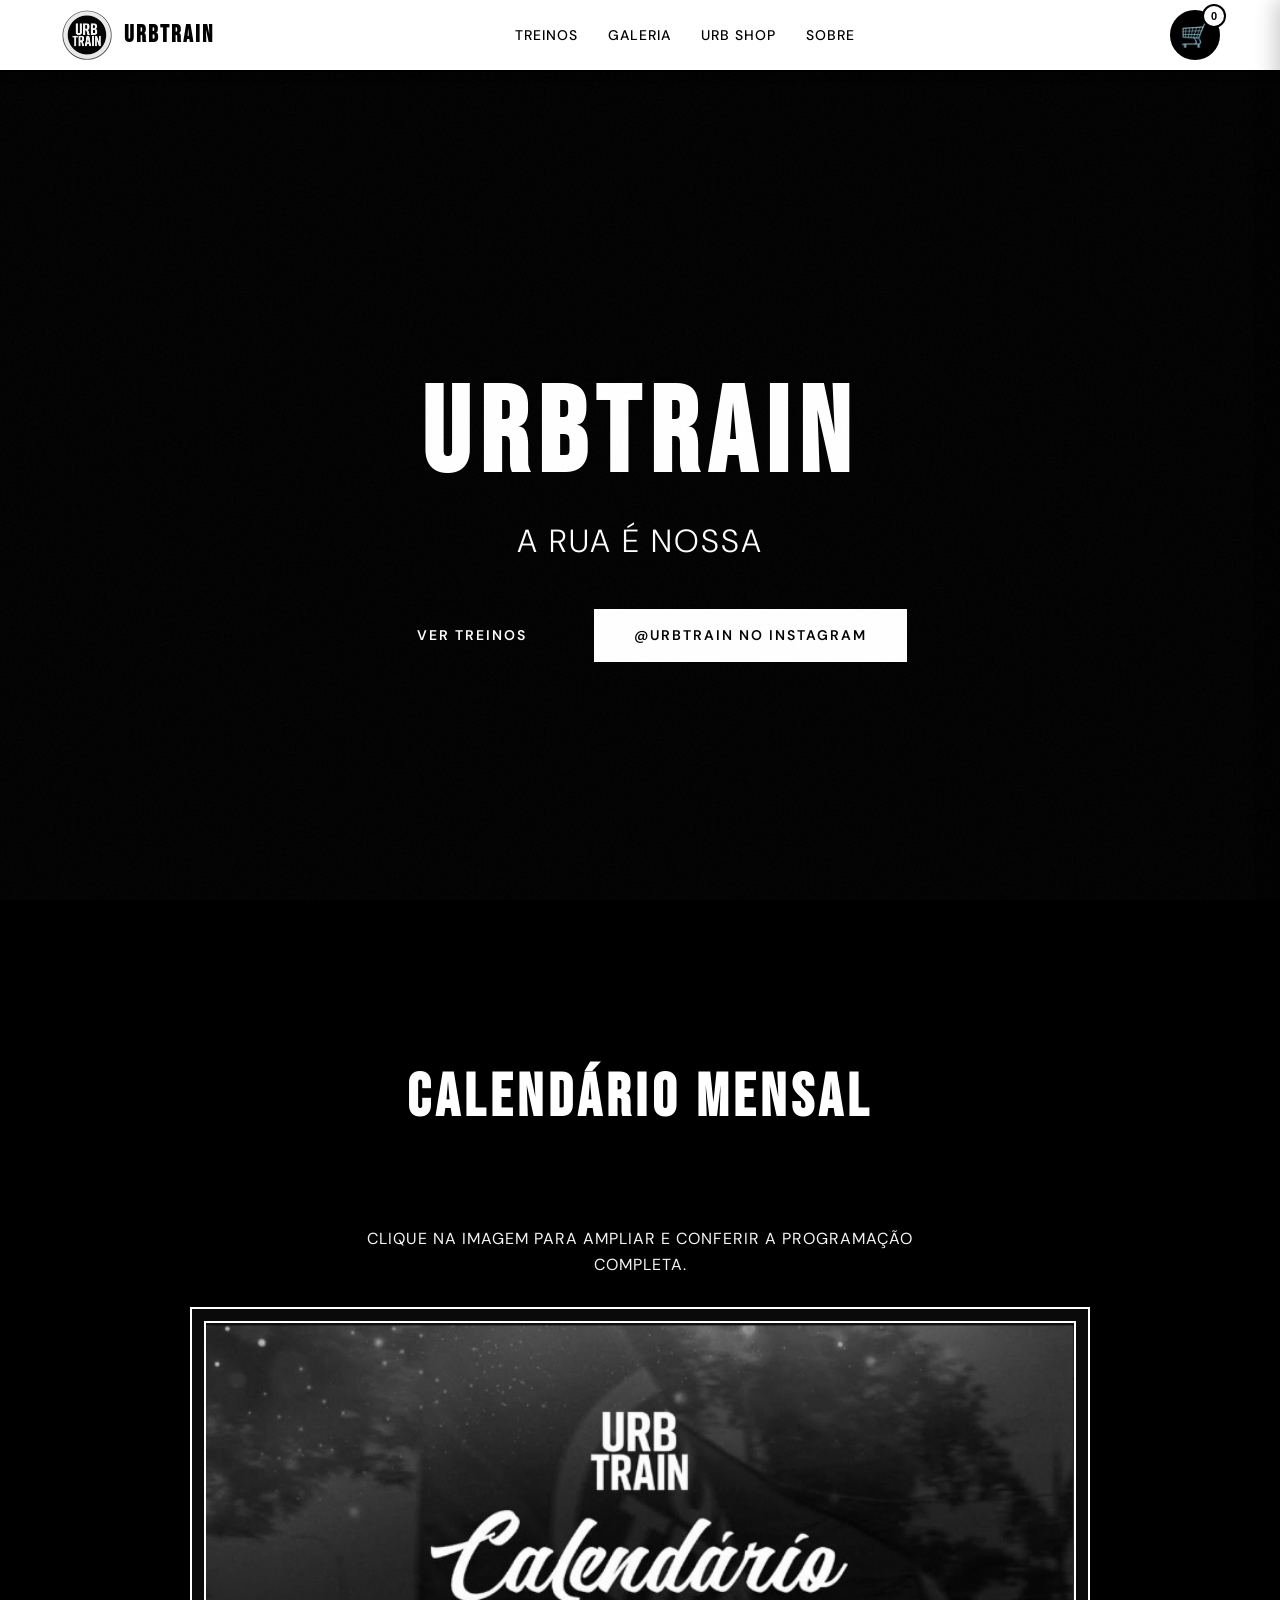
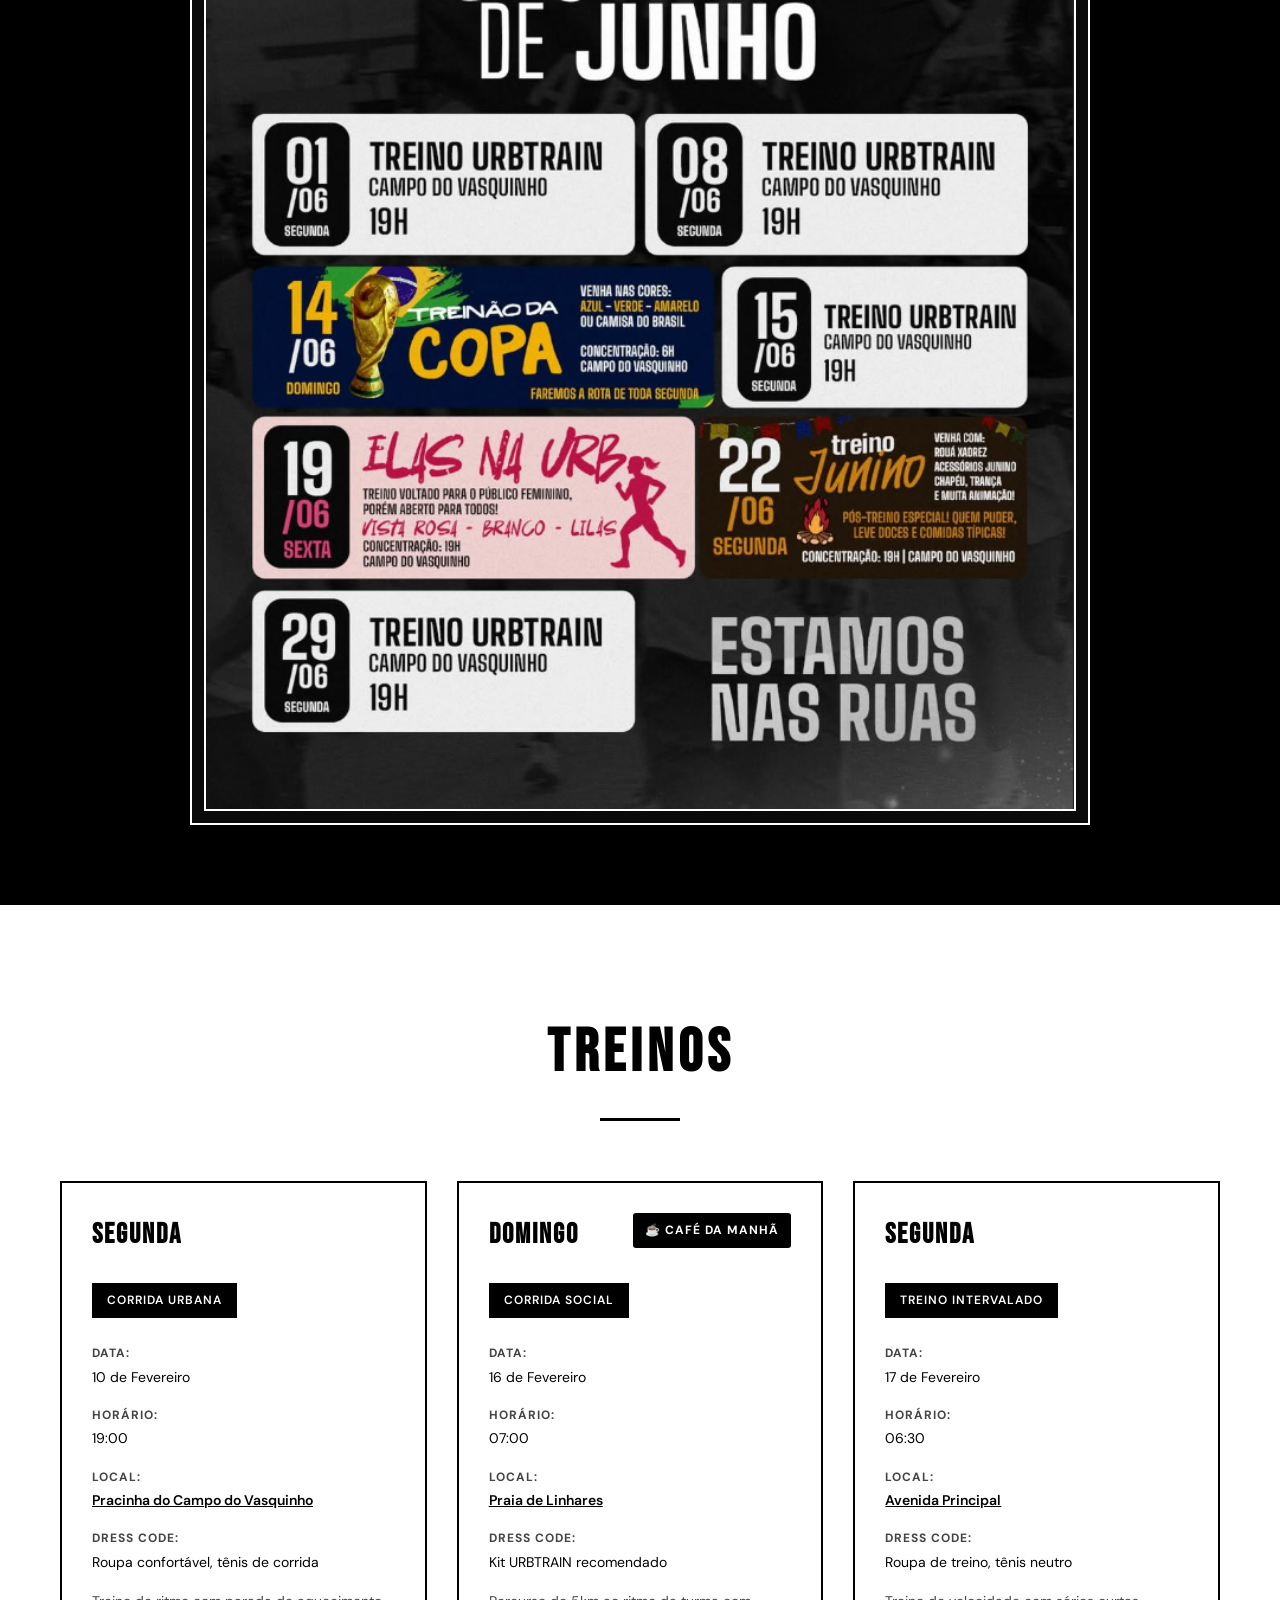
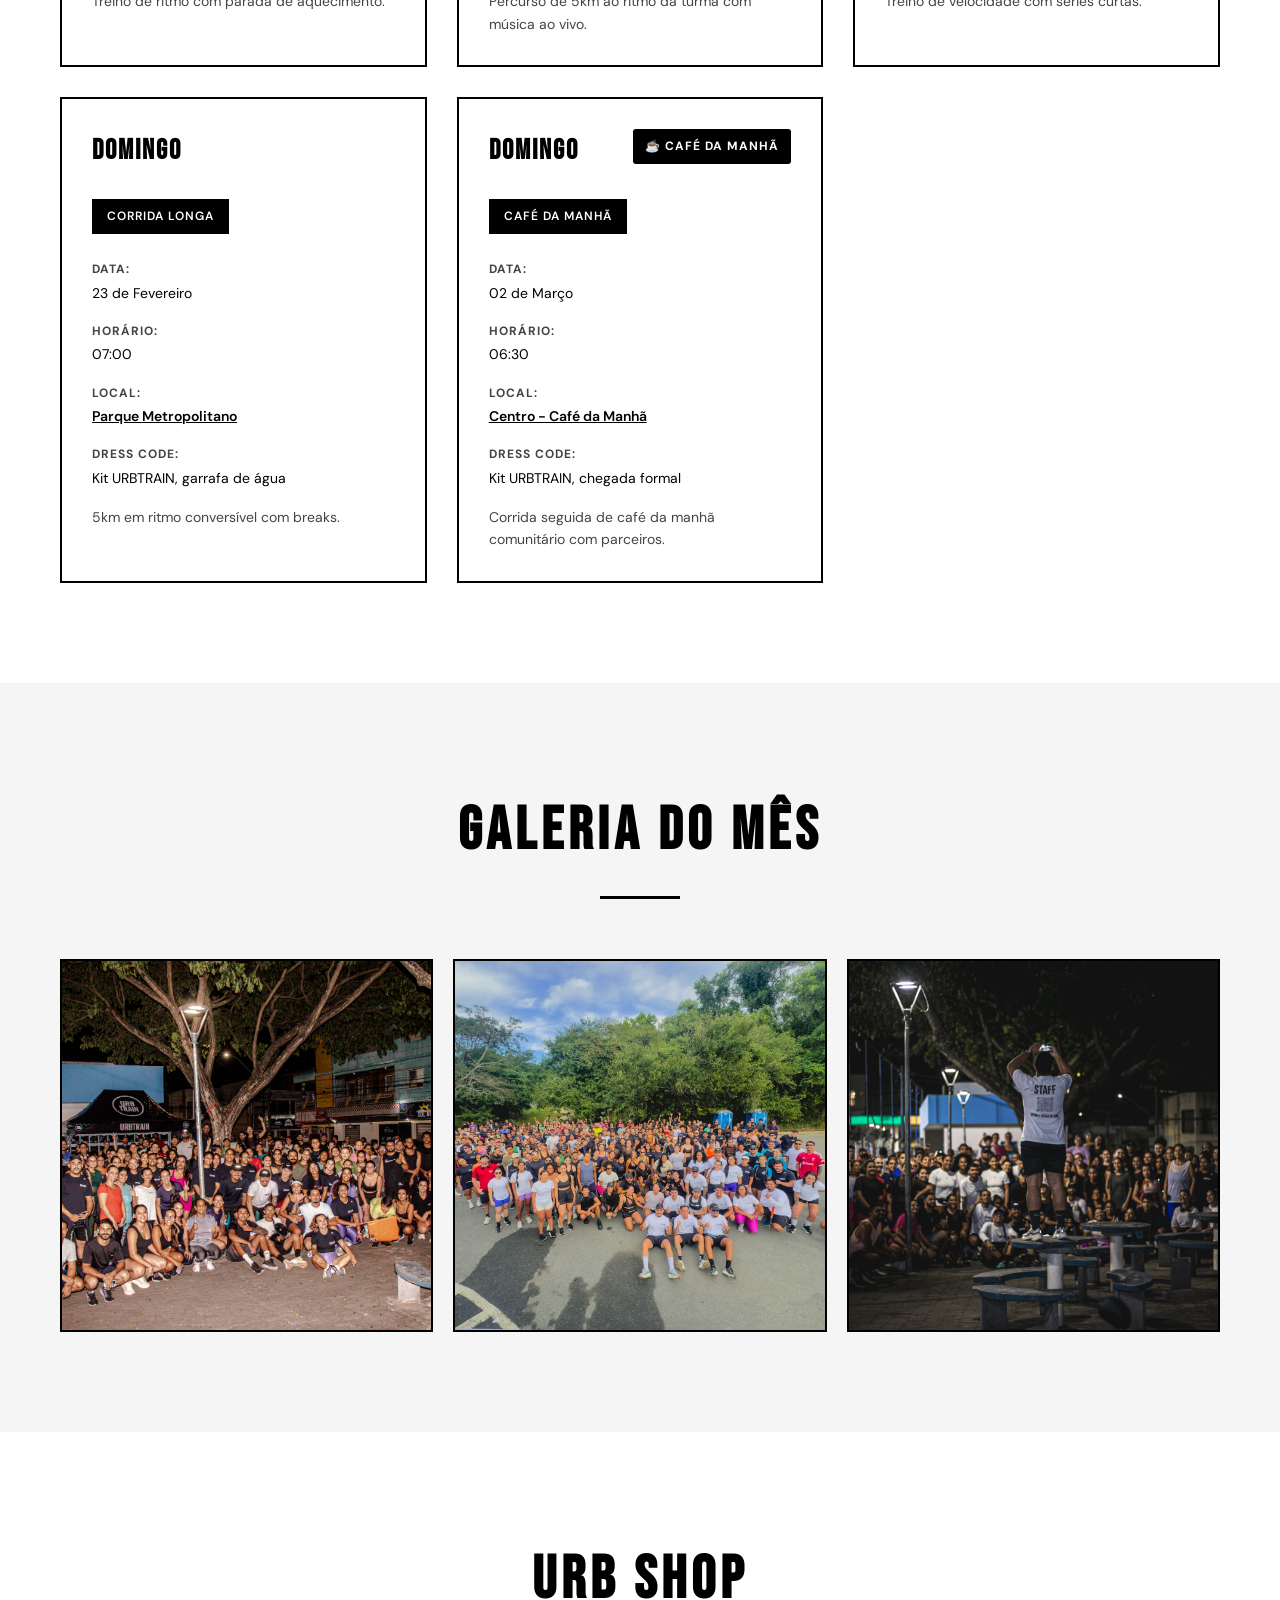
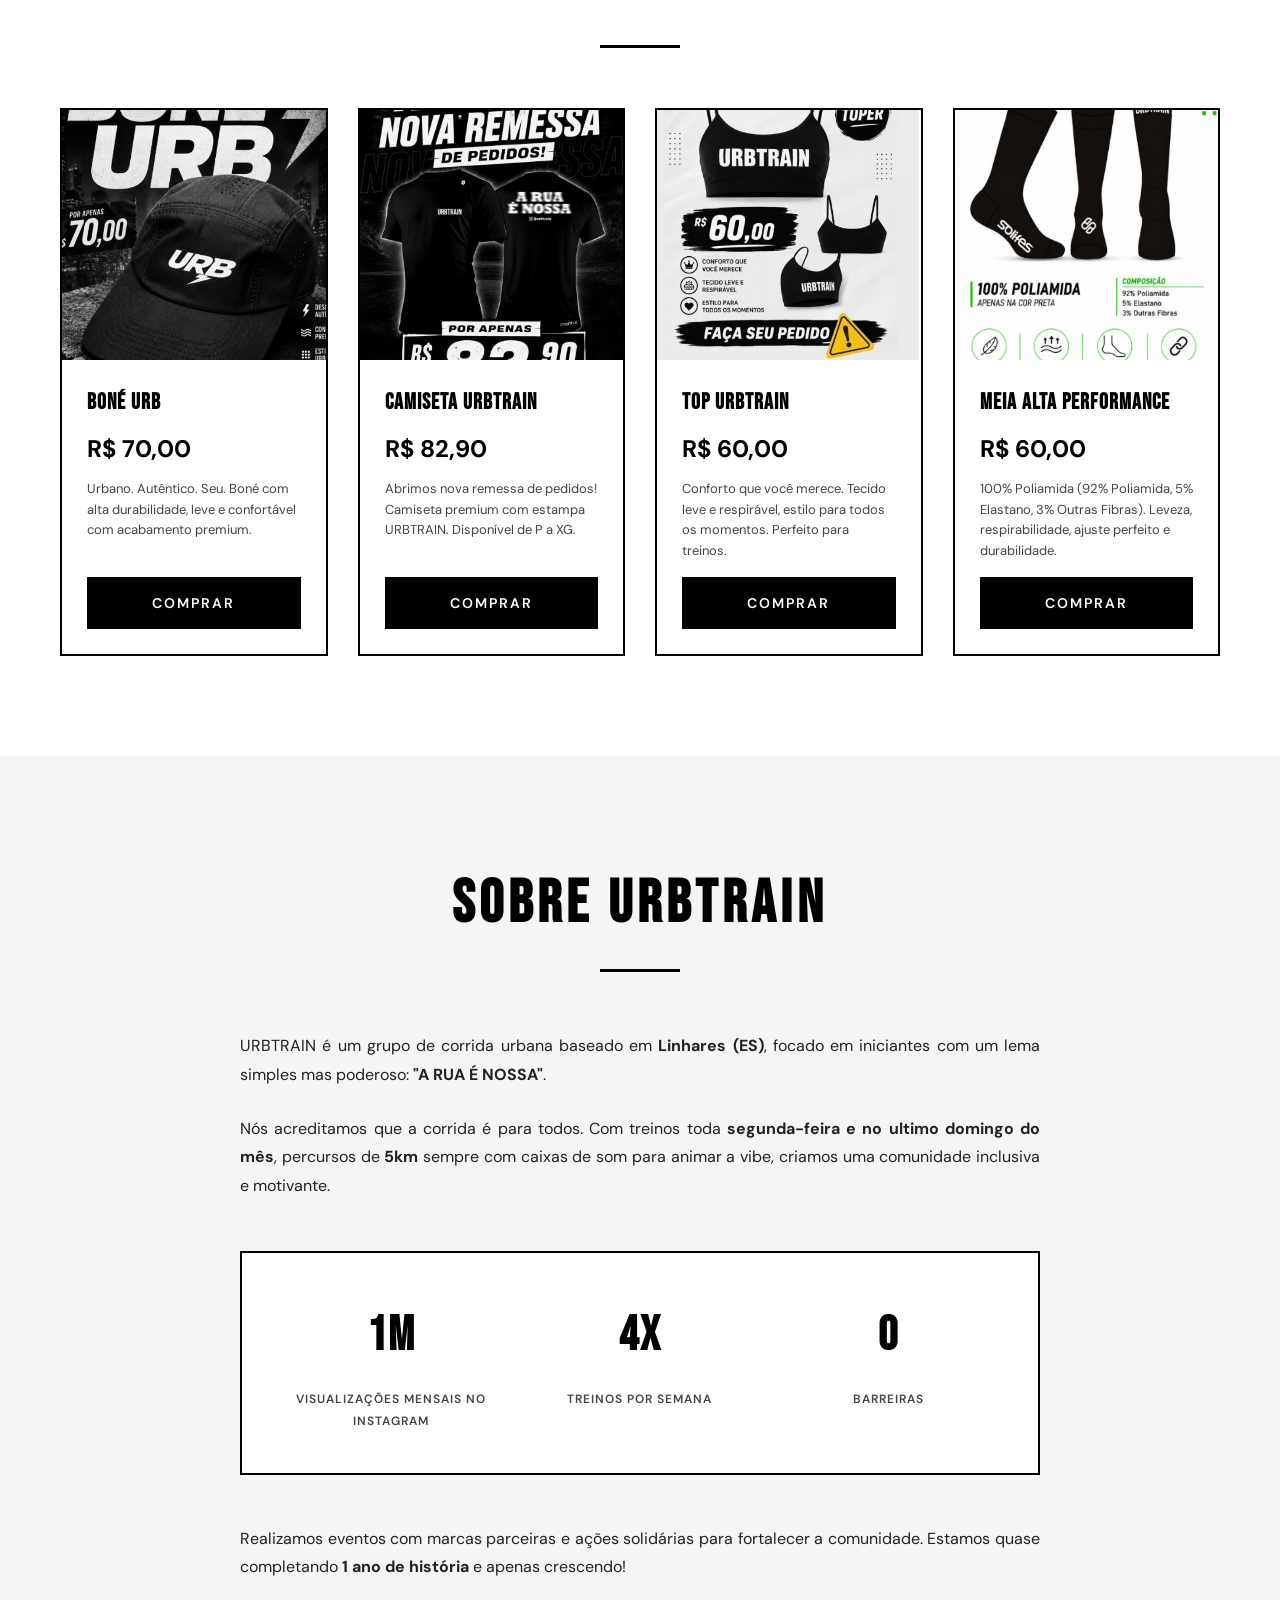
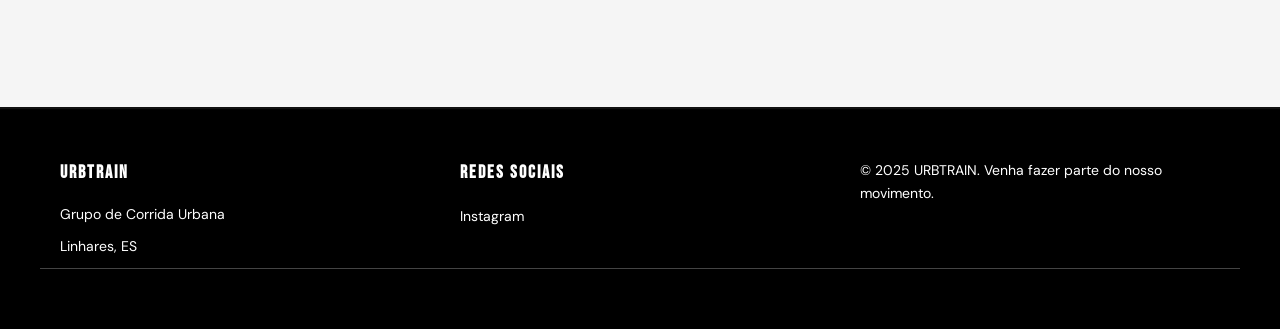
==== index.html @ 0bd80954 "Prepare GitHub Pages deployment" ====
﻿<!DOCTYPE html>
<html lang="pt-BR">
<head>
    <meta charset="UTF-8">
    <meta name="viewport" content="width=device-width, initial-scale=1.0">
    <title>URBTRAIN</title>
    <meta http-equiv="refresh" content="0; url=urbtrain/index.html">
    <script>
        window.location.replace('urbtrain/index.html');
    </script>
</head>
<body>
    <p>Redirecionando para o site da URBTRAIN...</p>
</body>
</html>
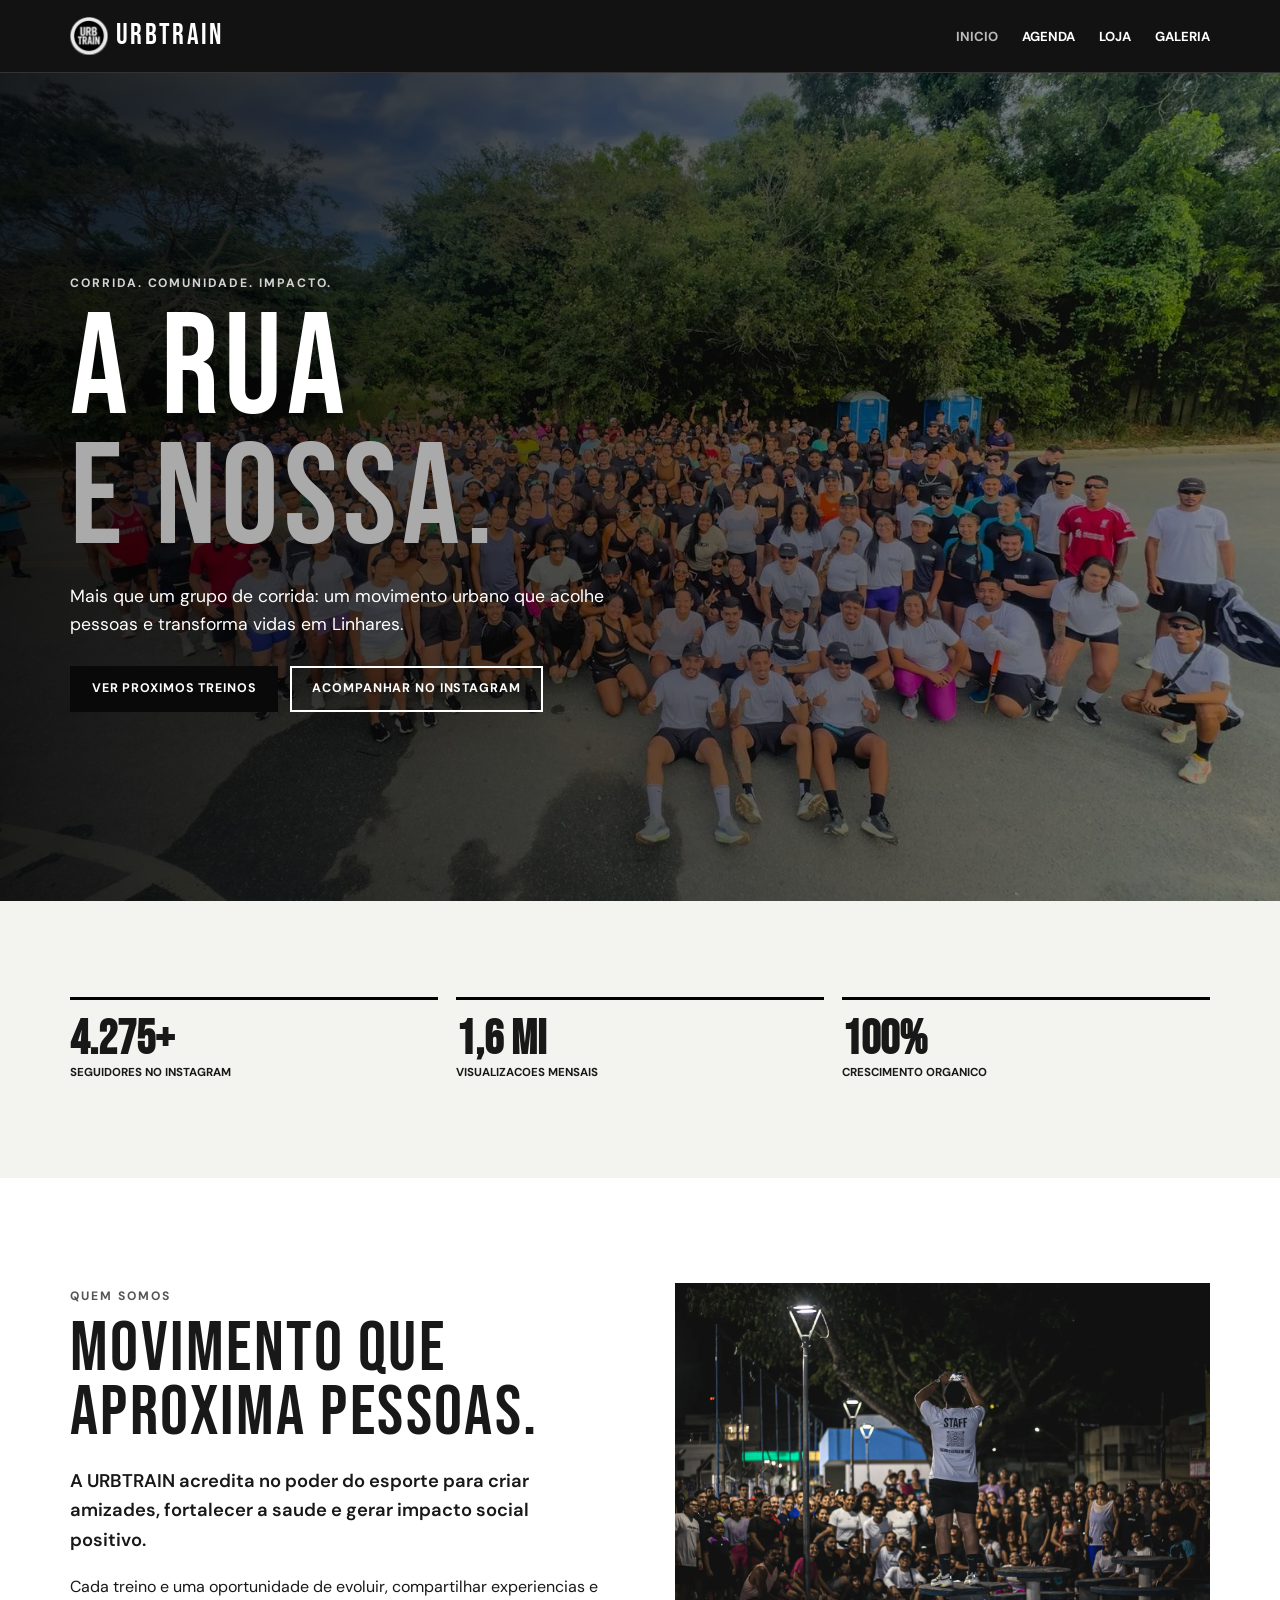
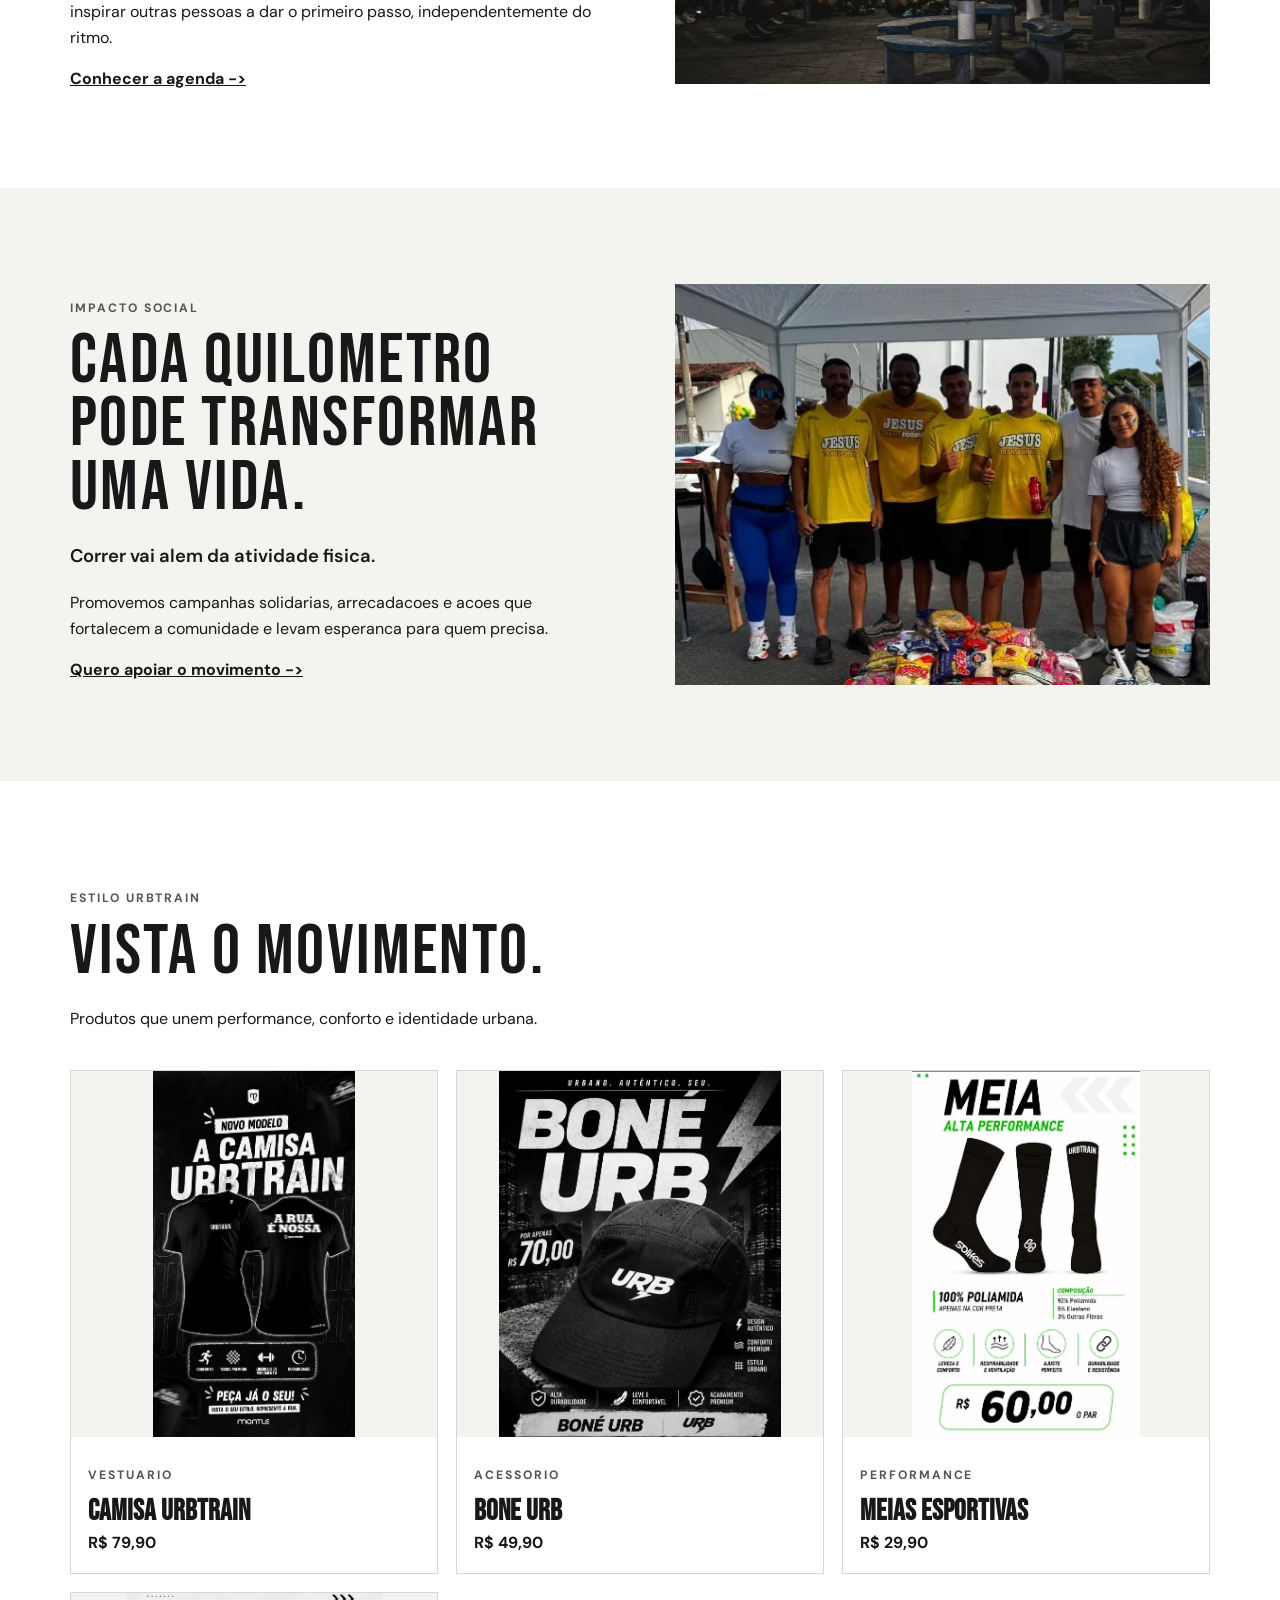
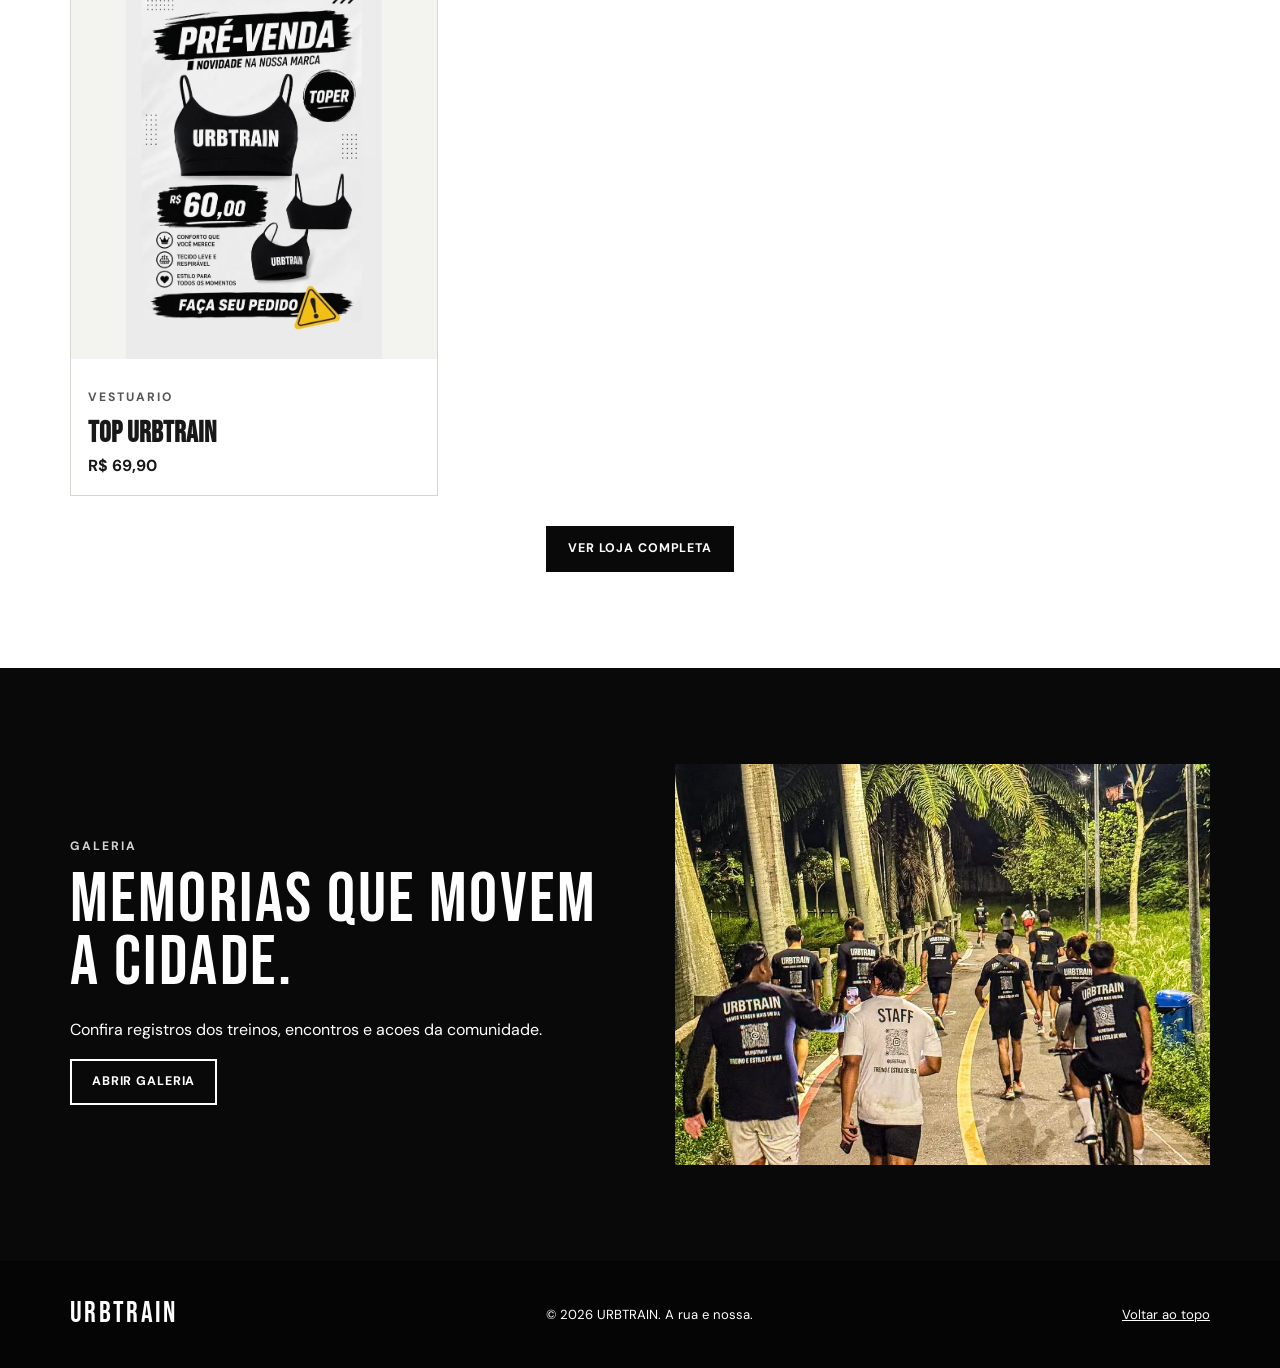
==== commit c8367ee8: "Refactor site into modular GitHub Pages frontend" ====
--- a/index.html
+++ b/index.html
@@ -1,15 +1,3 @@
-﻿<!DOCTYPE html>
-<html lang="pt-BR">
-<head>
-    <meta charset="UTF-8">
-    <meta name="viewport" content="width=device-width, initial-scale=1.0">
-    <title>URBTRAIN</title>
-    <meta http-equiv="refresh" content="0; url=urbtrain/index.html">
-    <script>
-        window.location.replace('urbtrain/index.html');
-    </script>
-</head>
-<body>
-    <p>Redirecionando para o site da URBTRAIN...</p>
-</body>
-</html>
+<!doctype html>
+<html lang="pt-BR"><head><meta charset="utf-8"><meta name="viewport" content="width=device-width,initial-scale=1"><meta name="description" content="URBTRAIN: corrida, comunidade e impacto social em Linhares."><meta name="theme-color" content="#090909"><meta property="og:title" content="URBTRAIN | A rua e nossa"><meta property="og:description" content="Uma comunidade que acolhe, inspira e transforma por meio da corrida."><meta property="og:image" content="assets/hero.webp"><title>URBTRAIN | A rua e nossa</title><link rel="icon" href="assets/logo.png"><link rel="preconnect" href="https://fonts.googleapis.com"><link rel="preconnect" href="https://fonts.gstatic.com" crossorigin><link href="https://fonts.googleapis.com/css2?family=Bebas+Neue&family=DM+Sans:wght@400;500;600;700&display=swap" rel="stylesheet"><link rel="stylesheet" href="css/main.css"></head>
+<body data-page="inicio"><a class="skip-link" href="#conteudo">Ir para o conteudo</a><div id="site-header"></div><main id="conteudo"><section class="hero" aria-labelledby="hero-title"><div class="hero-image" role="img" aria-label="Comunidade URBTRAIN reunida em Linhares"></div><div class="hero-shade"></div><div class="container hero-content"><p class="eyebrow reveal">Corrida. Comunidade. Impacto.</p><h1 id="hero-title" class="reveal">A RUA<br><span>E NOSSA.</span></h1><p class="hero-copy reveal">Mais que um grupo de corrida: um movimento urbano que acolhe pessoas e transforma vidas em Linhares.</p><div class="actions reveal"><a class="button button-primary" href="agenda.html">Ver proximos treinos</a><a class="button button-outline" data-instagram target="_blank" rel="noopener noreferrer">Acompanhar no Instagram</a></div></div></section><section class="section stats-section" aria-label="Numeros da URBTRAIN"><div class="container stat-grid" id="stats-grid"></div></section><section class="section" id="sobre"><div class="container split-grid"><div class="copy reveal"><p class="eyebrow dark">Quem somos</p><h2>Movimento que aproxima pessoas.</h2><p class="lead">A URBTRAIN acredita no poder do esporte para criar amizades, fortalecer a saude e gerar impacto social positivo.</p><p>Cada treino e uma oportunidade de evoluir, compartilhar experiencias e inspirar outras pessoas a dar o primeiro passo, independentemente do ritmo.</p><a class="text-link" href="agenda.html">Conhecer a agenda <span aria-hidden="true">-&gt;</span></a></div><figure class="image-frame reveal"><img src="assets/community.webp" alt="Comunidade URBTRAIN reunida durante um evento" loading="lazy"></figure></div></section><section class="section surface" id="impacto"><div class="container split-grid reverse"><figure class="image-frame reveal"><img src="assets/impact.webp" alt="Acao social com arrecadacao de alimentos" loading="lazy"></figure><div class="copy reveal"><p class="eyebrow dark">Impacto social</p><h2>Cada quilometro pode transformar uma vida.</h2><p class="lead">Correr vai alem da atividade fisica.</p><p>Promovemos campanhas solidarias, arrecadacoes e acoes que fortalecem a comunidade e levam esperanca para quem precisa.</p><a class="text-link" data-email>Quero apoiar o movimento <span aria-hidden="true">-&gt;</span></a></div></div></section><section class="section" id="produtos"><div class="container"><div class="section-heading reveal"><p class="eyebrow dark">Estilo URBTRAIN</p><h2>Vista o movimento.</h2><p>Produtos que unem performance, conforto e identidade urbana.</p></div><div class="product-preview-grid" id="product-preview"></div><div class="center reveal"><a class="button button-primary" href="loja.html">Ver loja completa</a></div></div></section><section class="section dark-section"><div class="container split-grid"><div class="copy reveal"><p class="eyebrow">Galeria</p><h2>Memorias que movem a cidade.</h2><p>Confira registros dos treinos, encontros e acoes da comunidade.</p><a class="button button-outline" href="galeria.html">Abrir galeria</a></div><figure class="image-frame reveal"><img src="assets/media.webp" alt="Treino noturno da URBTRAIN nas ruas de Linhares" loading="lazy"></figure></div></section></main><div id="site-footer"></div><script type="module" src="js/pages/home.js"></script></body></html>
--- a/css/main.css
+++ b/css/main.css
@@ -0,0 +1 @@
+:root{--black:#090909;--ink:#181818;--white:#fff;--paper:#f3f3f0;--line:#d7d7d2;--muted:#696969;--font-display:"Bebas Neue",sans-serif;--font-body:"DM Sans",sans-serif}*{box-sizing:border-box}html{scroll-behavior:smooth}body{margin:0;background:var(--white);color:var(--ink);font-family:var(--font-body);line-height:1.6}img{max-width:100%;display:block}a{color:inherit}.container{width:min(1140px,calc(100% - 40px));margin:auto}.skip-link{position:fixed;top:-60px;left:16px;background:#fff;color:#000;padding:10px;z-index:9999}.skip-link:focus{top:16px}.site-header{position:sticky;top:0;z-index:100;background:rgba(9,9,9,.96);color:#fff;border-bottom:1px solid #333}.nav-row{height:72px;display:flex;align-items:center;justify-content:space-between}.brand{font-family:var(--font-display);font-size:1.8rem;letter-spacing:.08em;text-decoration:none;display:flex;align-items:center;gap:8px}.brand img{width:38px;height:38px;object-fit:contain}.nav{display:flex;gap:24px}.nav a{font-size:.82rem;text-transform:uppercase;font-weight:700;text-decoration:none}.nav a.active,.nav a:hover{color:#bbb}.menu-toggle{display:none;background:none;border:0;color:#fff;font:inherit}.hero,.page-hero{position:relative;background:var(--black);color:#fff;overflow:hidden}.hero{min-height:calc(100vh - 72px);display:grid;place-items:center}.hero-image{position:absolute;inset:0;background:url("../assets/hero.webp") center/cover;transform:scale(1.03)}.hero-shade{position:absolute;inset:0;background:linear-gradient(90deg,rgba(0,0,0,.86),rgba(0,0,0,.35))}.hero-content,.page-hero .container{position:relative;padding:90px 0}.hero-content{padding-block:130px}.eyebrow{font-size:.76rem;font-weight:700;letter-spacing:.16em;text-transform:uppercase;color:#d4d4d4}.eyebrow.dark{color:#555}h1,h2{font-family:var(--font-display);font-weight:400;text-transform:uppercase;line-height:.9;letter-spacing:.035em}h1{font-size:clamp(4.5rem,12vw,9rem);margin:12px 0}h1 span{color:#aaa}h2{font-size:clamp(2.6rem,6vw,4.4rem);margin:10px 0 22px}.hero-copy{max-width:560px;font-size:1.1rem}.actions{display:flex;gap:12px;flex-wrap:wrap;margin-top:28px}.button{display:inline-flex;align-items:center;justify-content:center;min-height:46px;padding:0 20px;border:2px solid var(--black);font-weight:700;text-transform:uppercase;font-size:.78rem;letter-spacing:.07em;text-decoration:none;cursor:pointer;transition:transform .2s,background .2s,color .2s}.button:hover{transform:translateY(-2px)}.button-primary{background:var(--black);color:#fff}.button-outline{border-color:#fff;color:#fff}.button-outline:hover{background:#fff;color:#000}.section{padding:96px 0}.surface,.stats-section{background:var(--paper)}.stat-grid,.product-preview-grid{display:grid;grid-template-columns:repeat(3,1fr);gap:18px}.stat-grid>div{border-top:3px solid #000;padding-top:16px}.stat-grid strong{font-family:var(--font-display);font-size:3rem;line-height:1}.stat-grid span{display:block;text-transform:uppercase;font-size:.72rem;font-weight:700}.split-grid{display:grid;grid-template-columns:1fr 1fr;gap:70px;align-items:center}.reverse{direction:rtl}.reverse>*{direction:ltr}.copy p{max-width:620px}.lead{font-size:1.15rem;font-weight:600}.image-frame{margin:0;background:#ddd}.image-frame img{width:100%;aspect-ratio:4/3;object-fit:cover}.text-link{font-weight:700}.section-heading{max-width:650px;margin-bottom:38px}.product-card{border:1px solid var(--line);background:#fff}.product-card img{width:100%;aspect-ratio:1;object-fit:contain;background:var(--paper)}.product-card div{padding:17px}.product-card h3{margin:4px 0;font-family:var(--font-display);font-size:1.8rem;line-height:1}.center{text-align:center;margin-top:30px}.dark-section{background:var(--black);color:#fff}.footer{background:#050505;color:#fff;padding:30px 0}.footer-row{display:flex;justify-content:space-between;gap:20px;align-items:center;font-size:.82rem}.footer p{margin:0}.reveal{opacity:0;transform:translateY(22px);transition:opacity .65s ease,transform .65s ease}.reveal.visible{opacity:1;transform:none}.calendar-card{width:100%;padding:10px;border:2px solid #000;background:#fff;cursor:zoom-in}.calendar-card img{width:100%}.training-grid,.store-grid{display:grid;gap:18px;grid-template-columns:repeat(3,1fr)}.training-card{border:1px solid var(--line);background:#fff;padding:22px}.training-card strong{font-family:var(--font-display);font-size:2.4rem;line-height:1}.training-card a{font-weight:700}.modal{display:none;position:fixed;inset:0;z-index:1000;padding:60px 24px;background:rgba(0,0,0,.94);place-items:center}.modal.open{display:grid}.modal img{max-height:82vh;object-fit:contain}.modal figure{margin:0;color:#fff;text-align:center}.modal-close{position:fixed;top:18px;right:18px;border:0;padding:12px;background:#fff;font-weight:700;cursor:pointer}.store-layout{display:grid;grid-template-columns:minmax(0,1fr) 340px;gap:32px}.store-card{border:1px solid var(--line);padding:18px}.store-card img{aspect-ratio:1;object-fit:contain;background:var(--paper)}.store-card h3,.cart-panel h2{font-family:var(--font-display);font-size:2rem;line-height:1;margin:10px 0}.store-card label{display:block;font-size:.72rem;font-weight:700;text-transform:uppercase;margin-top:9px}.store-card select,.store-card input,.cart-item input{width:100%;min-height:40px;padding:6px;font:inherit}.store-card .button{width:100%;margin-top:14px}.cart-panel{position:sticky;top:92px;align-self:start;border:2px solid #000;padding:20px;background:#fff}.cart-header,.cart-total{display:flex;justify-content:space-between;align-items:center}.cart-header button{border:0;background:none;font-weight:700;cursor:pointer}.cart-empty{padding:22px 0;color:var(--muted)}.cart-item{border-top:1px solid var(--line);padding:14px 0}.cart-item strong,.cart-item span{display:block}.cart-actions{display:grid;grid-template-columns:32px 48px 32px 1fr;gap:5px;margin-top:8px}.cart-actions button{border:1px solid #000;background:#fff;cursor:pointer}.cart-total{border-top:2px solid #000;margin-top:14px;padding:16px 0}.cart-total strong{font-size:1.2rem}.cart-note{font-size:.76rem;color:var(--muted)}.disabled{pointer-events:none;opacity:.45}.mobile-cart{display:none}.gallery-grid{columns:3 250px;gap:16px}.gallery-item{display:block;margin:0 0 16px;border:0;padding:0;background:#000;cursor:zoom-in;break-inside:avoid}.gallery-item img{width:100%;transition:opacity .2s}.gallery-item:hover img{opacity:.78}@media(max-width:760px){.nav{display:none}.nav.open{display:flex;position:absolute;top:72px;left:0;right:0;flex-direction:column;background:#090909;padding:22px}.menu-toggle{display:block}.section{padding:65px 0}.split-grid,.store-layout{grid-template-columns:1fr;gap:34px}.reverse{direction:ltr}.stat-grid,.product-preview-grid,.training-grid,.store-grid{grid-template-columns:1fr}.cart-panel{display:none}.mobile-cart.visible{display:flex;position:fixed;z-index:900;bottom:12px;left:12px;right:12px;background:#000;color:#fff;padding:12px;align-items:center;justify-content:space-between;gap:10px}.mobile-cart .button{background:#fff;color:#000;border-color:#fff;padding:0 11px}.footer-row{flex-direction:column;align-items:flex-start}.hero-content{padding-block:100px}}@media(prefers-reduced-motion:reduce){*,*:before,*:after{scroll-behavior:auto!important;animation-duration:.01ms!important;transition-duration:.01ms!important}.reveal{opacity:1;transform:none}}
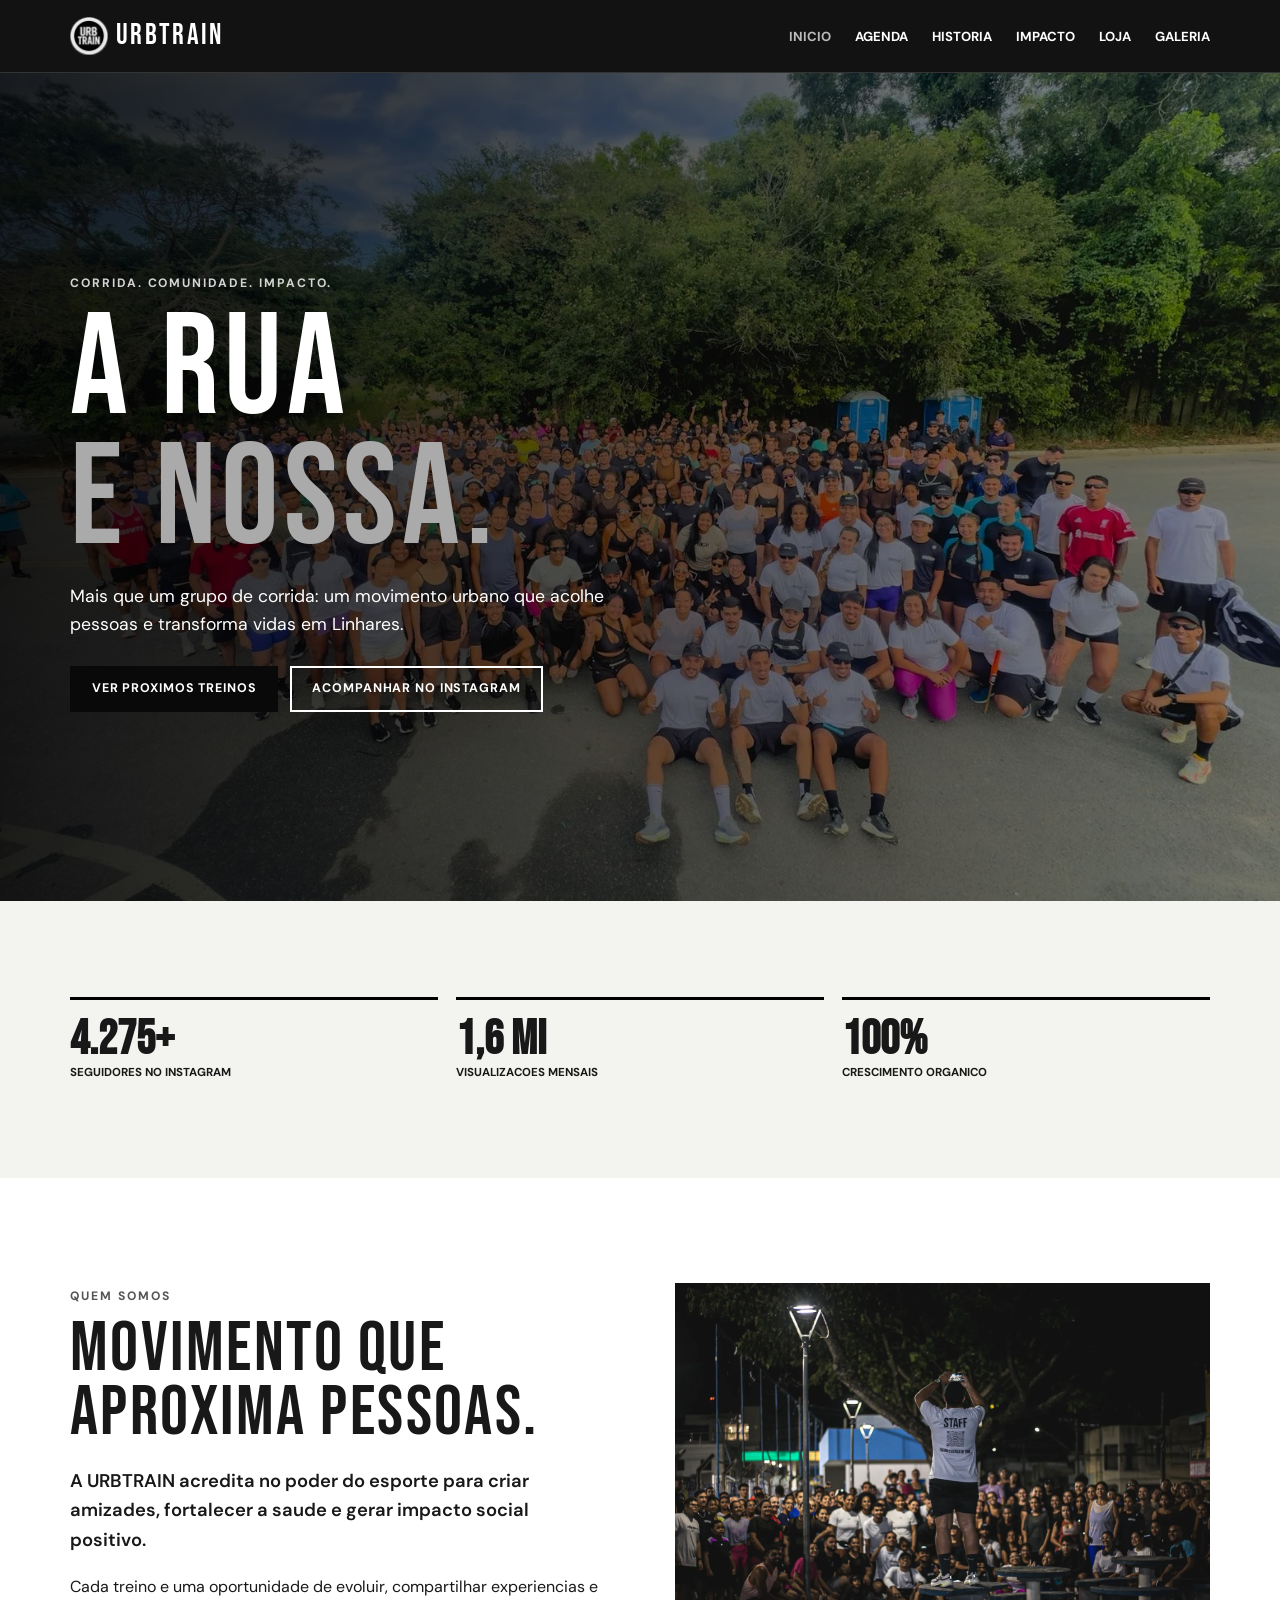
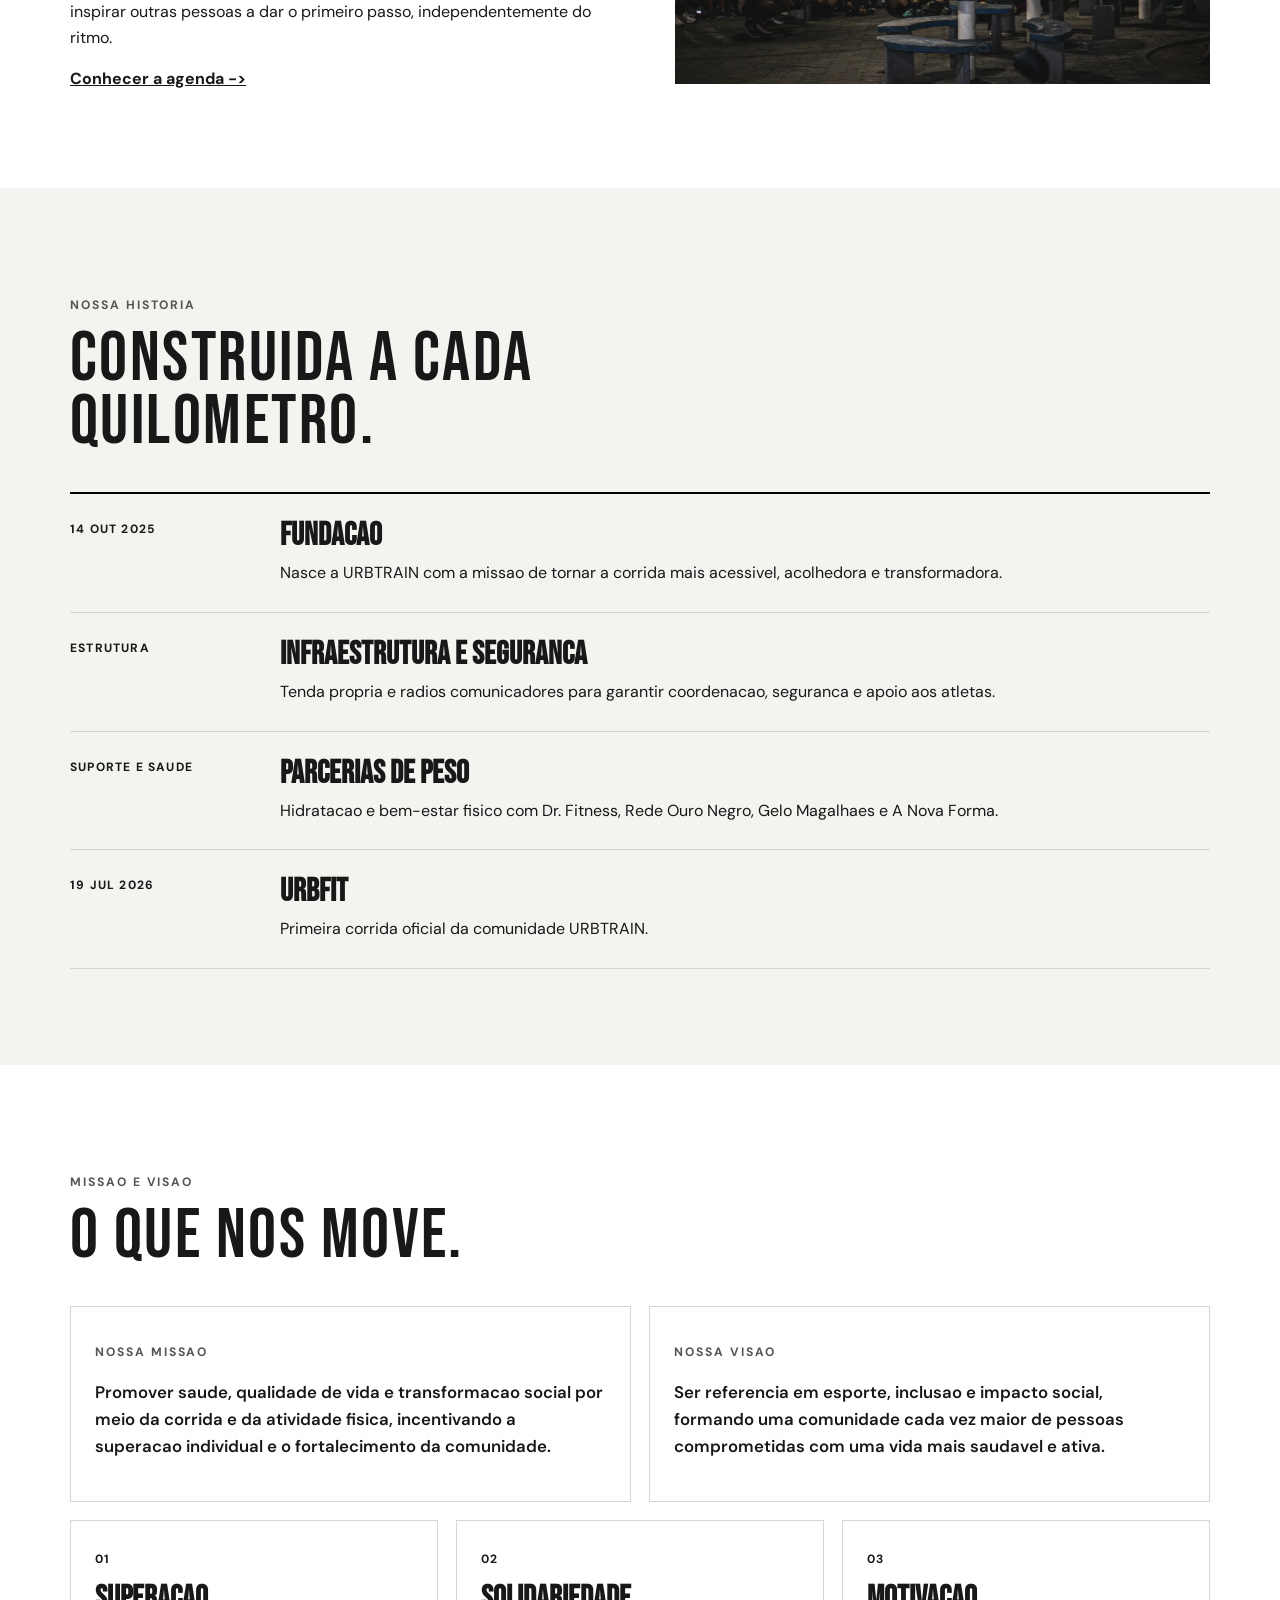
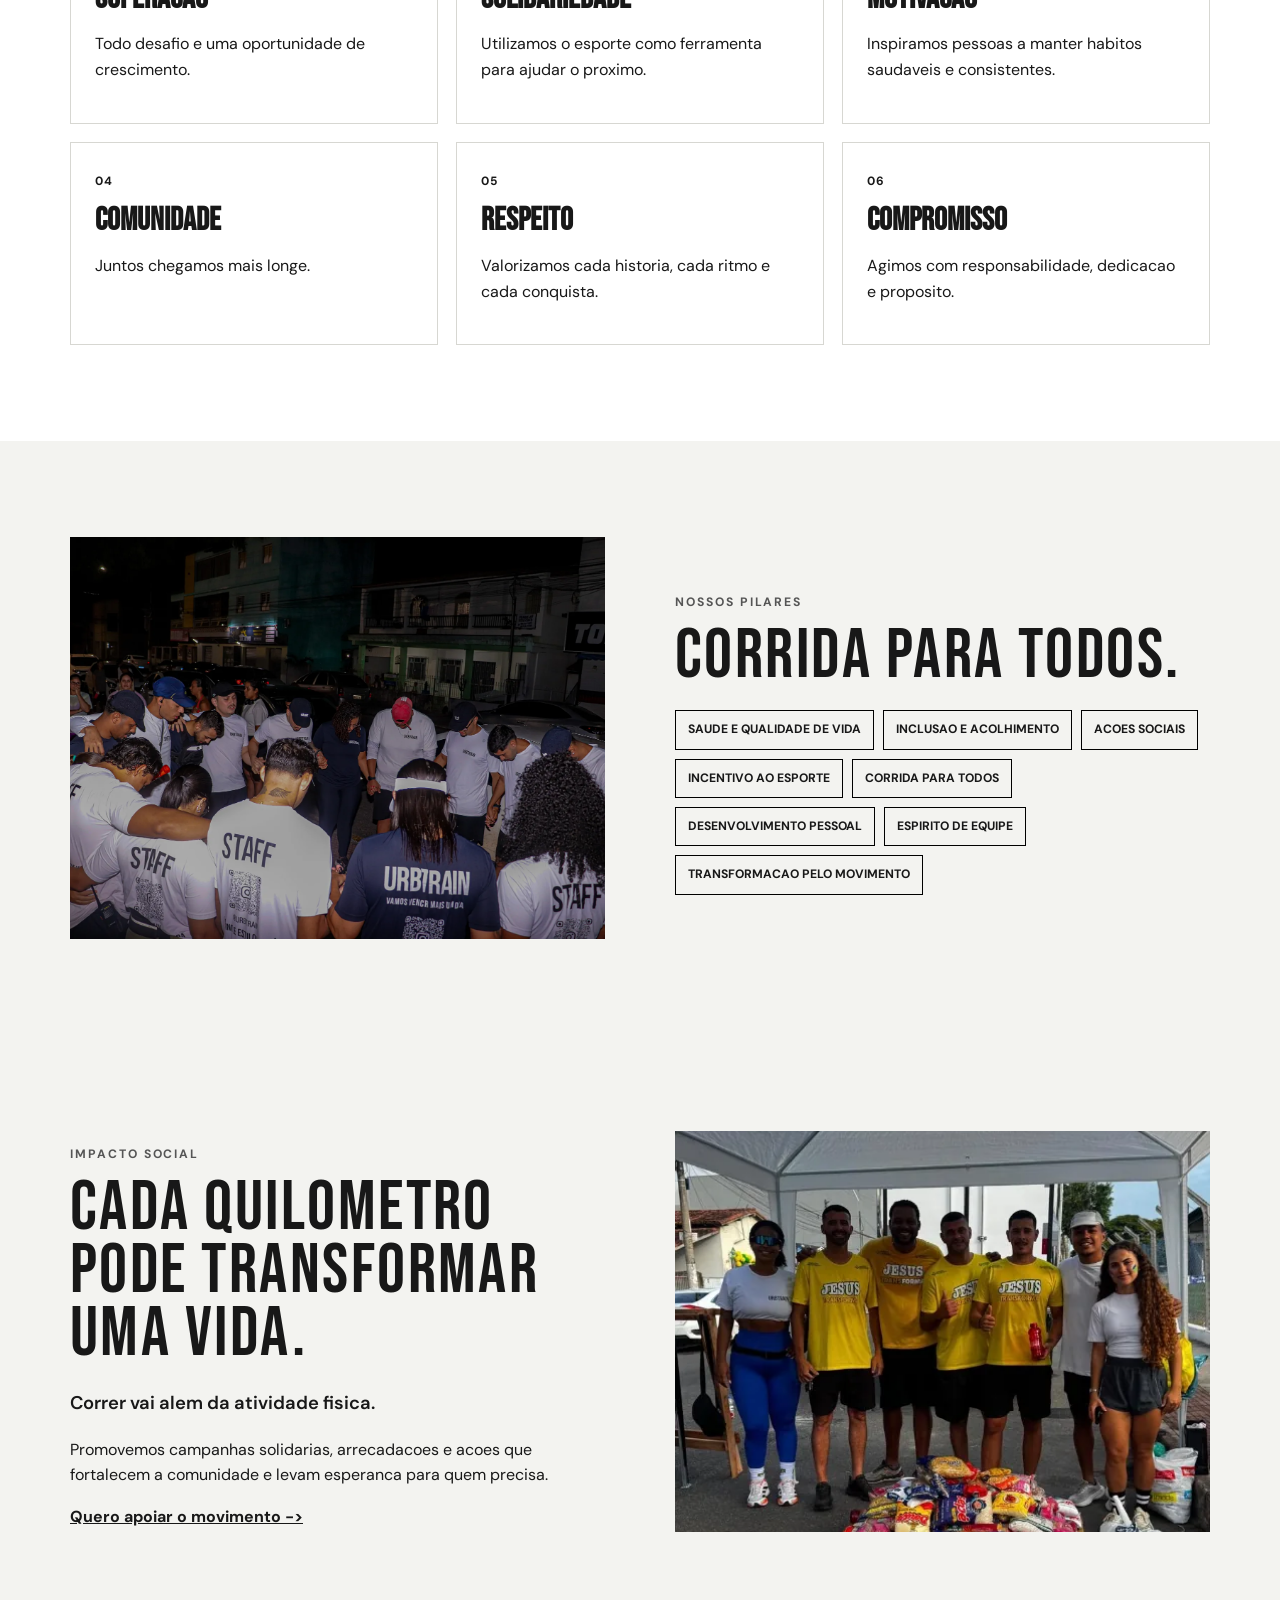
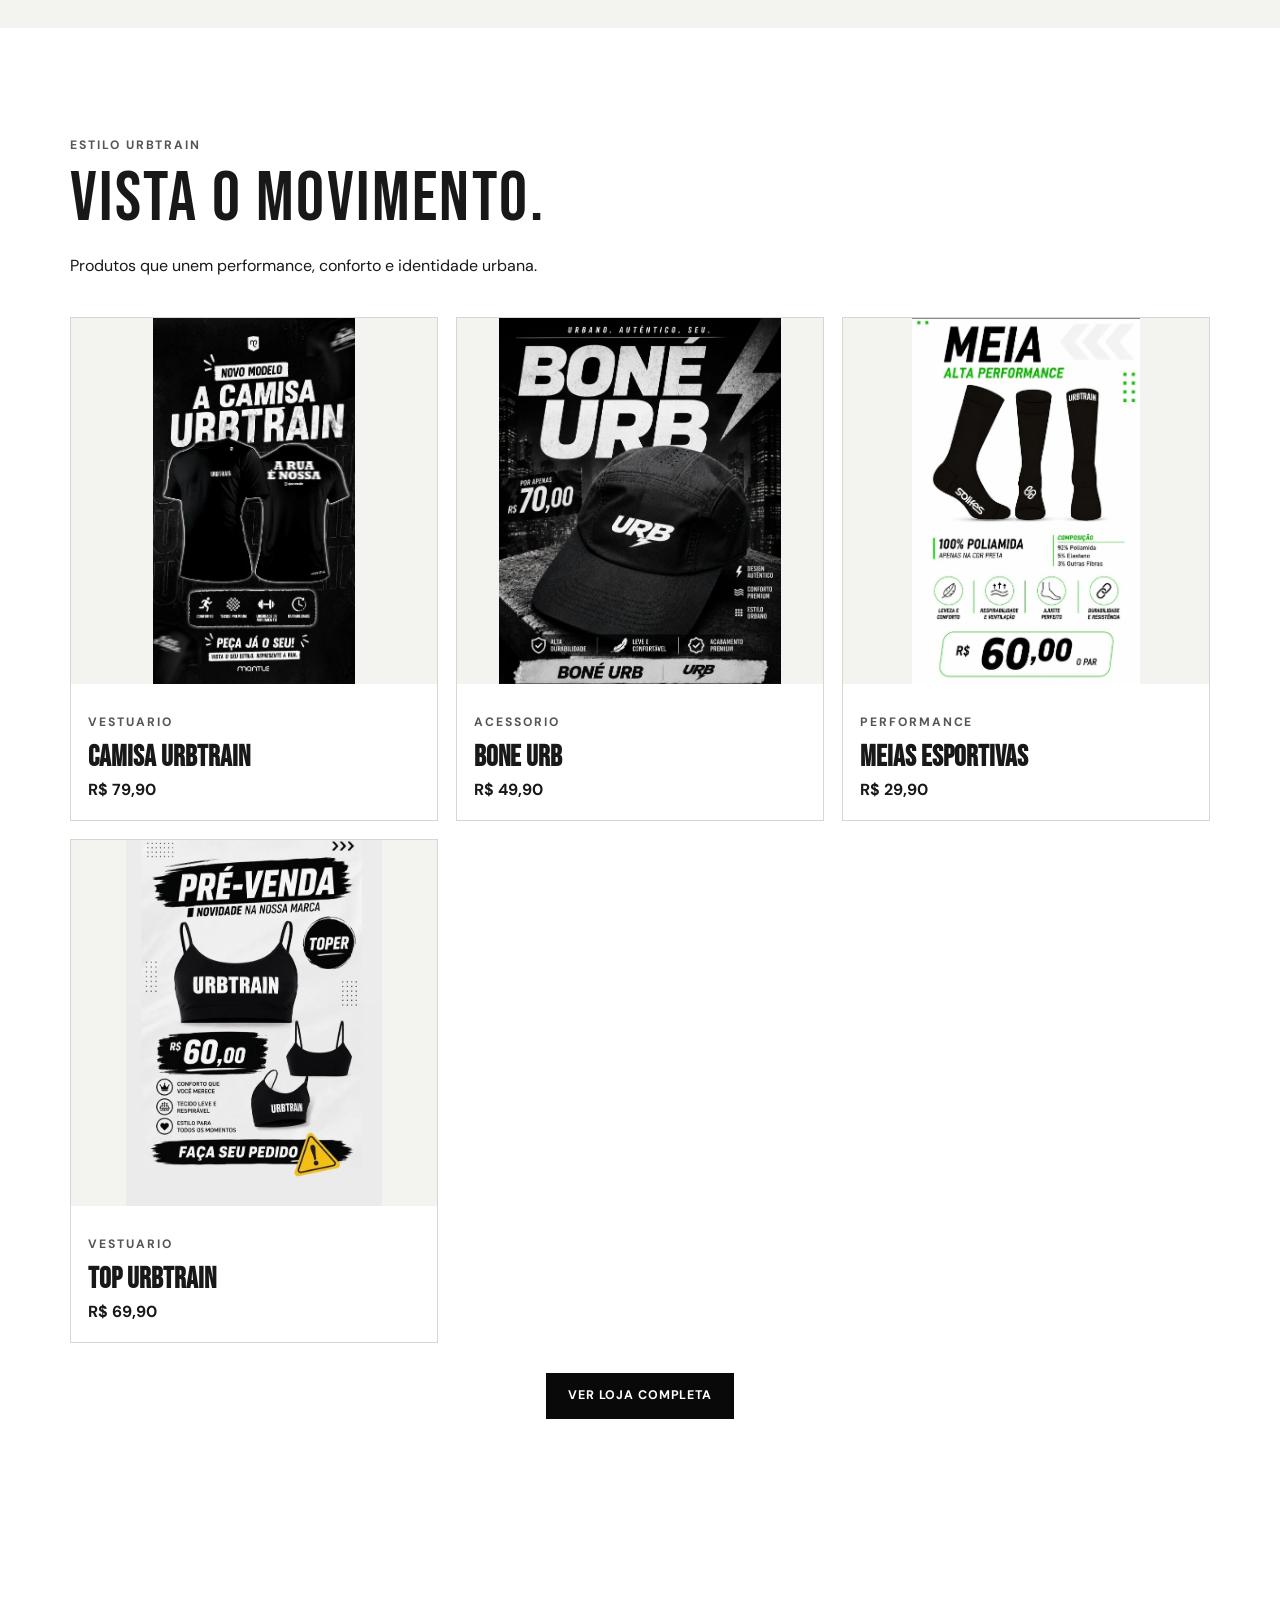
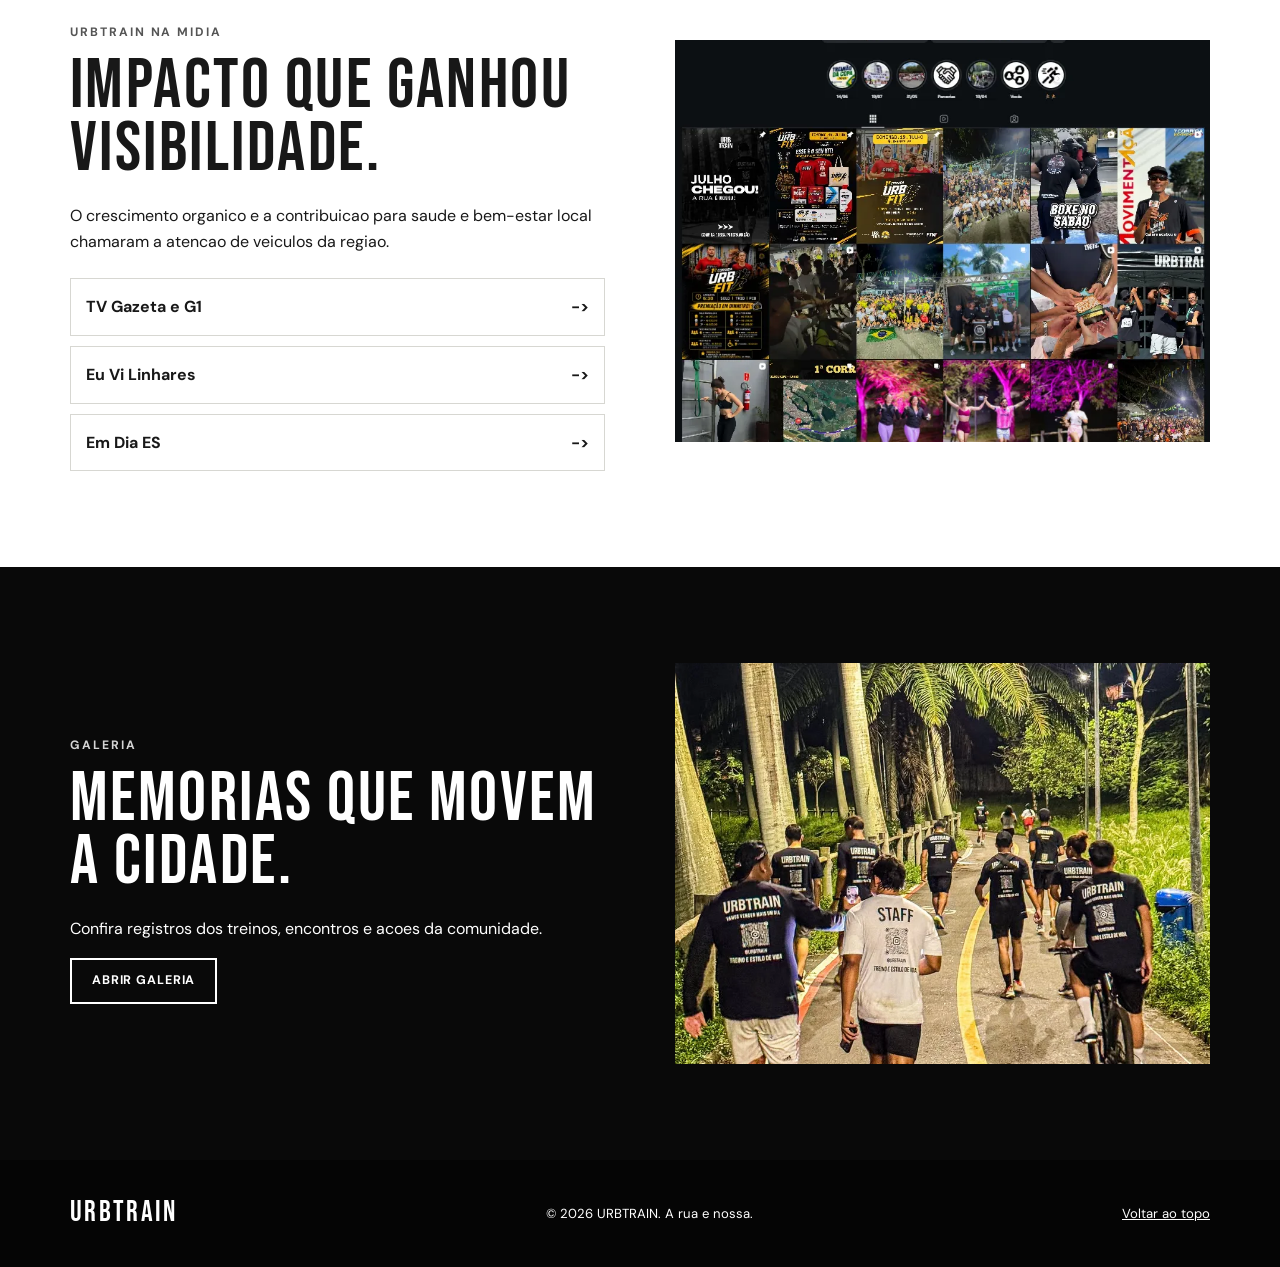
==== commit 5ff9bf75: "Add institutional content and ignore local references" ====
--- a/index.html
+++ b/index.html
@@ -1,3 +1,3 @@
 <!doctype html>
 <html lang="pt-BR"><head><meta charset="utf-8"><meta name="viewport" content="width=device-width,initial-scale=1"><meta name="description" content="URBTRAIN: corrida, comunidade e impacto social em Linhares."><meta name="theme-color" content="#090909"><meta property="og:title" content="URBTRAIN | A rua e nossa"><meta property="og:description" content="Uma comunidade que acolhe, inspira e transforma por meio da corrida."><meta property="og:image" content="assets/hero.webp"><title>URBTRAIN | A rua e nossa</title><link rel="icon" href="assets/logo.png"><link rel="preconnect" href="https://fonts.googleapis.com"><link rel="preconnect" href="https://fonts.gstatic.com" crossorigin><link href="https://fonts.googleapis.com/css2?family=Bebas+Neue&family=DM+Sans:wght@400;500;600;700&display=swap" rel="stylesheet"><link rel="stylesheet" href="css/main.css"></head>
-<body data-page="inicio"><a class="skip-link" href="#conteudo">Ir para o conteudo</a><div id="site-header"></div><main id="conteudo"><section class="hero" aria-labelledby="hero-title"><div class="hero-image" role="img" aria-label="Comunidade URBTRAIN reunida em Linhares"></div><div class="hero-shade"></div><div class="container hero-content"><p class="eyebrow reveal">Corrida. Comunidade. Impacto.</p><h1 id="hero-title" class="reveal">A RUA<br><span>E NOSSA.</span></h1><p class="hero-copy reveal">Mais que um grupo de corrida: um movimento urbano que acolhe pessoas e transforma vidas em Linhares.</p><div class="actions reveal"><a class="button button-primary" href="agenda.html">Ver proximos treinos</a><a class="button button-outline" data-instagram target="_blank" rel="noopener noreferrer">Acompanhar no Instagram</a></div></div></section><section class="section stats-section" aria-label="Numeros da URBTRAIN"><div class="container stat-grid" id="stats-grid"></div></section><section class="section" id="sobre"><div class="container split-grid"><div class="copy reveal"><p class="eyebrow dark">Quem somos</p><h2>Movimento que aproxima pessoas.</h2><p class="lead">A URBTRAIN acredita no poder do esporte para criar amizades, fortalecer a saude e gerar impacto social positivo.</p><p>Cada treino e uma oportunidade de evoluir, compartilhar experiencias e inspirar outras pessoas a dar o primeiro passo, independentemente do ritmo.</p><a class="text-link" href="agenda.html">Conhecer a agenda <span aria-hidden="true">-&gt;</span></a></div><figure class="image-frame reveal"><img src="assets/community.webp" alt="Comunidade URBTRAIN reunida durante um evento" loading="lazy"></figure></div></section><section class="section surface" id="impacto"><div class="container split-grid reverse"><figure class="image-frame reveal"><img src="assets/impact.webp" alt="Acao social com arrecadacao de alimentos" loading="lazy"></figure><div class="copy reveal"><p class="eyebrow dark">Impacto social</p><h2>Cada quilometro pode transformar uma vida.</h2><p class="lead">Correr vai alem da atividade fisica.</p><p>Promovemos campanhas solidarias, arrecadacoes e acoes que fortalecem a comunidade e levam esperanca para quem precisa.</p><a class="text-link" data-email>Quero apoiar o movimento <span aria-hidden="true">-&gt;</span></a></div></div></section><section class="section" id="produtos"><div class="container"><div class="section-heading reveal"><p class="eyebrow dark">Estilo URBTRAIN</p><h2>Vista o movimento.</h2><p>Produtos que unem performance, conforto e identidade urbana.</p></div><div class="product-preview-grid" id="product-preview"></div><div class="center reveal"><a class="button button-primary" href="loja.html">Ver loja completa</a></div></div></section><section class="section dark-section"><div class="container split-grid"><div class="copy reveal"><p class="eyebrow">Galeria</p><h2>Memorias que movem a cidade.</h2><p>Confira registros dos treinos, encontros e acoes da comunidade.</p><a class="button button-outline" href="galeria.html">Abrir galeria</a></div><figure class="image-frame reveal"><img src="assets/media.webp" alt="Treino noturno da URBTRAIN nas ruas de Linhares" loading="lazy"></figure></div></section></main><div id="site-footer"></div><script type="module" src="js/pages/home.js"></script></body></html>+<body data-page="inicio"><a class="skip-link" href="#conteudo">Ir para o conteudo</a><div id="site-header"></div><main id="conteudo"><section class="hero" aria-labelledby="hero-title"><div class="hero-image" role="img" aria-label="Comunidade URBTRAIN reunida em Linhares"></div><div class="hero-shade"></div><div class="container hero-content"><p class="eyebrow reveal">Corrida. Comunidade. Impacto.</p><h1 id="hero-title" class="reveal">A RUA<br><span>E NOSSA.</span></h1><p class="hero-copy reveal">Mais que um grupo de corrida: um movimento urbano que acolhe pessoas e transforma vidas em Linhares.</p><div class="actions reveal"><a class="button button-primary" href="agenda.html">Ver proximos treinos</a><a class="button button-outline" data-instagram target="_blank" rel="noopener noreferrer">Acompanhar no Instagram</a></div></div></section><section class="section stats-section" aria-label="Numeros da URBTRAIN"><div class="container stat-grid" id="stats-grid"></div></section><section class="section" id="sobre"><div class="container split-grid"><div class="copy reveal"><p class="eyebrow dark">Quem somos</p><h2>Movimento que aproxima pessoas.</h2><p class="lead">A URBTRAIN acredita no poder do esporte para criar amizades, fortalecer a saude e gerar impacto social positivo.</p><p>Cada treino e uma oportunidade de evoluir, compartilhar experiencias e inspirar outras pessoas a dar o primeiro passo, independentemente do ritmo.</p><a class="text-link" href="agenda.html">Conhecer a agenda <span aria-hidden="true">-&gt;</span></a></div><figure class="image-frame reveal"><img src="assets/community.webp" alt="Comunidade URBTRAIN reunida durante um evento" loading="lazy"></figure></div></section><section class="section surface" id="historia"><div class="container"><div class="section-heading reveal"><p class="eyebrow dark">Nossa historia</p><h2>Construida a cada quilometro.</h2></div><div class="timeline" id="history-list"></div></div></section><section class="section" id="valores"><div class="container"><div class="section-heading reveal"><p class="eyebrow dark">Missao e visao</p><h2>O que nos move.</h2></div><div class="mission-grid" id="mission-grid"></div><div class="values-grid" id="values-grid"></div></div></section><section class="section surface" id="pilares"><div class="container split-grid"><figure class="image-frame reveal"><img src="assets/team.webp" alt="Equipe URBTRAIN reunida antes de uma atividade" loading="lazy"></figure><div class="copy reveal"><p class="eyebrow dark">Nossos pilares</p><h2>Corrida para todos.</h2><div class="pillars" id="pillars-list"></div></div></div></section><section class="section surface" id="impacto"><div class="container split-grid reverse"><figure class="image-frame reveal"><img src="assets/impact.webp" alt="Acao social com arrecadacao de alimentos" loading="lazy"></figure><div class="copy reveal"><p class="eyebrow dark">Impacto social</p><h2>Cada quilometro pode transformar uma vida.</h2><p class="lead">Correr vai alem da atividade fisica.</p><p>Promovemos campanhas solidarias, arrecadacoes e acoes que fortalecem a comunidade e levam esperanca para quem precisa.</p><a class="text-link" data-email>Quero apoiar o movimento <span aria-hidden="true">-&gt;</span></a></div></div></section><section class="section" id="produtos"><div class="container"><div class="section-heading reveal"><p class="eyebrow dark">Estilo URBTRAIN</p><h2>Vista o movimento.</h2><p>Produtos que unem performance, conforto e identidade urbana.</p></div><div class="product-preview-grid" id="product-preview"></div><div class="center reveal"><a class="button button-primary" href="loja.html">Ver loja completa</a></div></div></section><section class="section" id="midia"><div class="container split-grid"><div class="copy reveal"><p class="eyebrow dark">URBTRAIN na midia</p><h2>Impacto que ganhou visibilidade.</h2><p>O crescimento organico e a contribuicao para saude e bem-estar local chamaram a atencao de veiculos da regiao.</p><div class="media-links" id="media-list"></div></div><figure class="image-frame reveal"><img src="assets/digital.webp" alt="Perfil da URBTRAIN no Instagram" loading="lazy"></figure></div></section><section class="section dark-section"><div class="container split-grid"><div class="copy reveal"><p class="eyebrow">Galeria</p><h2>Memorias que movem a cidade.</h2><p>Confira registros dos treinos, encontros e acoes da comunidade.</p><a class="button button-outline" href="galeria.html">Abrir galeria</a></div><figure class="image-frame reveal"><img src="assets/media.webp" alt="Treino noturno da URBTRAIN nas ruas de Linhares" loading="lazy"></figure></div></section></main><div id="site-footer"></div><script type="module" src="js/pages/home.js"></script></body></html>
--- a/css/main.css
+++ b/css/main.css
@@ -1 +1,2 @@
-:root{--black:#090909;--ink:#181818;--white:#fff;--paper:#f3f3f0;--line:#d7d7d2;--muted:#696969;--font-display:"Bebas Neue",sans-serif;--font-body:"DM Sans",sans-serif}*{box-sizing:border-box}html{scroll-behavior:smooth}body{margin:0;background:var(--white);color:var(--ink);font-family:var(--font-body);line-height:1.6}img{max-width:100%;display:block}a{color:inherit}.container{width:min(1140px,calc(100% - 40px));margin:auto}.skip-link{position:fixed;top:-60px;left:16px;background:#fff;color:#000;padding:10px;z-index:9999}.skip-link:focus{top:16px}.site-header{position:sticky;top:0;z-index:100;background:rgba(9,9,9,.96);color:#fff;border-bottom:1px solid #333}.nav-row{height:72px;display:flex;align-items:center;justify-content:space-between}.brand{font-family:var(--font-display);font-size:1.8rem;letter-spacing:.08em;text-decoration:none;display:flex;align-items:center;gap:8px}.brand img{width:38px;height:38px;object-fit:contain}.nav{display:flex;gap:24px}.nav a{font-size:.82rem;text-transform:uppercase;font-weight:700;text-decoration:none}.nav a.active,.nav a:hover{color:#bbb}.menu-toggle{display:none;background:none;border:0;color:#fff;font:inherit}.hero,.page-hero{position:relative;background:var(--black);color:#fff;overflow:hidden}.hero{min-height:calc(100vh - 72px);display:grid;place-items:center}.hero-image{position:absolute;inset:0;background:url("../assets/hero.webp") center/cover;transform:scale(1.03)}.hero-shade{position:absolute;inset:0;background:linear-gradient(90deg,rgba(0,0,0,.86),rgba(0,0,0,.35))}.hero-content,.page-hero .container{position:relative;padding:90px 0}.hero-content{padding-block:130px}.eyebrow{font-size:.76rem;font-weight:700;letter-spacing:.16em;text-transform:uppercase;color:#d4d4d4}.eyebrow.dark{color:#555}h1,h2{font-family:var(--font-display);font-weight:400;text-transform:uppercase;line-height:.9;letter-spacing:.035em}h1{font-size:clamp(4.5rem,12vw,9rem);margin:12px 0}h1 span{color:#aaa}h2{font-size:clamp(2.6rem,6vw,4.4rem);margin:10px 0 22px}.hero-copy{max-width:560px;font-size:1.1rem}.actions{display:flex;gap:12px;flex-wrap:wrap;margin-top:28px}.button{display:inline-flex;align-items:center;justify-content:center;min-height:46px;padding:0 20px;border:2px solid var(--black);font-weight:700;text-transform:uppercase;font-size:.78rem;letter-spacing:.07em;text-decoration:none;cursor:pointer;transition:transform .2s,background .2s,color .2s}.button:hover{transform:translateY(-2px)}.button-primary{background:var(--black);color:#fff}.button-outline{border-color:#fff;color:#fff}.button-outline:hover{background:#fff;color:#000}.section{padding:96px 0}.surface,.stats-section{background:var(--paper)}.stat-grid,.product-preview-grid{display:grid;grid-template-columns:repeat(3,1fr);gap:18px}.stat-grid>div{border-top:3px solid #000;padding-top:16px}.stat-grid strong{font-family:var(--font-display);font-size:3rem;line-height:1}.stat-grid span{display:block;text-transform:uppercase;font-size:.72rem;font-weight:700}.split-grid{display:grid;grid-template-columns:1fr 1fr;gap:70px;align-items:center}.reverse{direction:rtl}.reverse>*{direction:ltr}.copy p{max-width:620px}.lead{font-size:1.15rem;font-weight:600}.image-frame{margin:0;background:#ddd}.image-frame img{width:100%;aspect-ratio:4/3;object-fit:cover}.text-link{font-weight:700}.section-heading{max-width:650px;margin-bottom:38px}.product-card{border:1px solid var(--line);background:#fff}.product-card img{width:100%;aspect-ratio:1;object-fit:contain;background:var(--paper)}.product-card div{padding:17px}.product-card h3{margin:4px 0;font-family:var(--font-display);font-size:1.8rem;line-height:1}.center{text-align:center;margin-top:30px}.dark-section{background:var(--black);color:#fff}.footer{background:#050505;color:#fff;padding:30px 0}.footer-row{display:flex;justify-content:space-between;gap:20px;align-items:center;font-size:.82rem}.footer p{margin:0}.reveal{opacity:0;transform:translateY(22px);transition:opacity .65s ease,transform .65s ease}.reveal.visible{opacity:1;transform:none}.calendar-card{width:100%;padding:10px;border:2px solid #000;background:#fff;cursor:zoom-in}.calendar-card img{width:100%}.training-grid,.store-grid{display:grid;gap:18px;grid-template-columns:repeat(3,1fr)}.training-card{border:1px solid var(--line);background:#fff;padding:22px}.training-card strong{font-family:var(--font-display);font-size:2.4rem;line-height:1}.training-card a{font-weight:700}.modal{display:none;position:fixed;inset:0;z-index:1000;padding:60px 24px;background:rgba(0,0,0,.94);place-items:center}.modal.open{display:grid}.modal img{max-height:82vh;object-fit:contain}.modal figure{margin:0;color:#fff;text-align:center}.modal-close{position:fixed;top:18px;right:18px;border:0;padding:12px;background:#fff;font-weight:700;cursor:pointer}.store-layout{display:grid;grid-template-columns:minmax(0,1fr) 340px;gap:32px}.store-card{border:1px solid var(--line);padding:18px}.store-card img{aspect-ratio:1;object-fit:contain;background:var(--paper)}.store-card h3,.cart-panel h2{font-family:var(--font-display);font-size:2rem;line-height:1;margin:10px 0}.store-card label{display:block;font-size:.72rem;font-weight:700;text-transform:uppercase;margin-top:9px}.store-card select,.store-card input,.cart-item input{width:100%;min-height:40px;padding:6px;font:inherit}.store-card .button{width:100%;margin-top:14px}.cart-panel{position:sticky;top:92px;align-self:start;border:2px solid #000;padding:20px;background:#fff}.cart-header,.cart-total{display:flex;justify-content:space-between;align-items:center}.cart-header button{border:0;background:none;font-weight:700;cursor:pointer}.cart-empty{padding:22px 0;color:var(--muted)}.cart-item{border-top:1px solid var(--line);padding:14px 0}.cart-item strong,.cart-item span{display:block}.cart-actions{display:grid;grid-template-columns:32px 48px 32px 1fr;gap:5px;margin-top:8px}.cart-actions button{border:1px solid #000;background:#fff;cursor:pointer}.cart-total{border-top:2px solid #000;margin-top:14px;padding:16px 0}.cart-total strong{font-size:1.2rem}.cart-note{font-size:.76rem;color:var(--muted)}.disabled{pointer-events:none;opacity:.45}.mobile-cart{display:none}.gallery-grid{columns:3 250px;gap:16px}.gallery-item{display:block;margin:0 0 16px;border:0;padding:0;background:#000;cursor:zoom-in;break-inside:avoid}.gallery-item img{width:100%;transition:opacity .2s}.gallery-item:hover img{opacity:.78}@media(max-width:760px){.nav{display:none}.nav.open{display:flex;position:absolute;top:72px;left:0;right:0;flex-direction:column;background:#090909;padding:22px}.menu-toggle{display:block}.section{padding:65px 0}.split-grid,.store-layout{grid-template-columns:1fr;gap:34px}.reverse{direction:ltr}.stat-grid,.product-preview-grid,.training-grid,.store-grid{grid-template-columns:1fr}.cart-panel{display:none}.mobile-cart.visible{display:flex;position:fixed;z-index:900;bottom:12px;left:12px;right:12px;background:#000;color:#fff;padding:12px;align-items:center;justify-content:space-between;gap:10px}.mobile-cart .button{background:#fff;color:#000;border-color:#fff;padding:0 11px}.footer-row{flex-direction:column;align-items:flex-start}.hero-content{padding-block:100px}}@media(prefers-reduced-motion:reduce){*,*:before,*:after{scroll-behavior:auto!important;animation-duration:.01ms!important;transition-duration:.01ms!important}.reveal{opacity:1;transform:none}}+:root{--black:#090909;--ink:#181818;--white:#fff;--paper:#f3f3f0;--line:#d7d7d2;--muted:#696969;--font-display:"Bebas Neue",sans-serif;--font-body:"DM Sans",sans-serif}*{box-sizing:border-box}html{scroll-behavior:smooth}body{margin:0;background:var(--white);color:var(--ink);font-family:var(--font-body);line-height:1.6}img{max-width:100%;display:block}a{color:inherit}.container{width:min(1140px,calc(100% - 40px));margin:auto}.skip-link{position:fixed;top:-60px;left:16px;background:#fff;color:#000;padding:10px;z-index:9999}.skip-link:focus{top:16px}.site-header{position:sticky;top:0;z-index:100;background:rgba(9,9,9,.96);color:#fff;border-bottom:1px solid #333}.nav-row{height:72px;display:flex;align-items:center;justify-content:space-between}.brand{font-family:var(--font-display);font-size:1.8rem;letter-spacing:.08em;text-decoration:none;display:flex;align-items:center;gap:8px}.brand img{width:38px;height:38px;object-fit:contain}.nav{display:flex;gap:24px}.nav a{font-size:.82rem;text-transform:uppercase;font-weight:700;text-decoration:none}.nav a.active,.nav a:hover{color:#bbb}.menu-toggle{display:none;background:none;border:0;color:#fff;font:inherit}.hero,.page-hero{position:relative;background:var(--black);color:#fff;overflow:hidden}.hero{min-height:calc(100vh - 72px);display:grid;place-items:center}.hero-image{position:absolute;inset:0;background:url("../assets/hero.webp") center/cover;transform:scale(1.03)}.hero-shade{position:absolute;inset:0;background:linear-gradient(90deg,rgba(0,0,0,.86),rgba(0,0,0,.35))}.hero-content,.page-hero .container{position:relative;padding:90px 0}.hero-content{padding-block:130px}.eyebrow{font-size:.76rem;font-weight:700;letter-spacing:.16em;text-transform:uppercase;color:#d4d4d4}.eyebrow.dark{color:#555}h1,h2{font-family:var(--font-display);font-weight:400;text-transform:uppercase;line-height:.9;letter-spacing:.035em}h1{font-size:clamp(4.5rem,12vw,9rem);margin:12px 0}h1 span{color:#aaa}h2{font-size:clamp(2.6rem,6vw,4.4rem);margin:10px 0 22px}.hero-copy{max-width:560px;font-size:1.1rem}.actions{display:flex;gap:12px;flex-wrap:wrap;margin-top:28px}.button{display:inline-flex;align-items:center;justify-content:center;min-height:46px;padding:0 20px;border:2px solid var(--black);font-weight:700;text-transform:uppercase;font-size:.78rem;letter-spacing:.07em;text-decoration:none;cursor:pointer;transition:transform .2s,background .2s,color .2s}.button:hover{transform:translateY(-2px)}.button-primary{background:var(--black);color:#fff}.button-outline{border-color:#fff;color:#fff}.button-outline:hover{background:#fff;color:#000}.section{padding:96px 0}.surface,.stats-section{background:var(--paper)}.stat-grid,.product-preview-grid{display:grid;grid-template-columns:repeat(3,1fr);gap:18px}.stat-grid>div{border-top:3px solid #000;padding-top:16px}.stat-grid strong{font-family:var(--font-display);font-size:3rem;line-height:1}.stat-grid span{display:block;text-transform:uppercase;font-size:.72rem;font-weight:700}.split-grid{display:grid;grid-template-columns:1fr 1fr;gap:70px;align-items:center}.reverse{direction:rtl}.reverse>*{direction:ltr}.copy p{max-width:620px}.lead{font-size:1.15rem;font-weight:600}.image-frame{margin:0;background:#ddd}.image-frame img{width:100%;aspect-ratio:4/3;object-fit:cover}.text-link{font-weight:700}.section-heading{max-width:650px;margin-bottom:38px}.product-card{border:1px solid var(--line);background:#fff}.product-card img{width:100%;aspect-ratio:1;object-fit:contain;background:var(--paper)}.product-card div{padding:17px}.product-card h3{margin:4px 0;font-family:var(--font-display);font-size:1.8rem;line-height:1}.center{text-align:center;margin-top:30px}.dark-section{background:var(--black);color:#fff}.footer{background:#050505;color:#fff;padding:30px 0}.footer-row{display:flex;justify-content:space-between;gap:20px;align-items:center;font-size:.82rem}.footer p{margin:0}.reveal{opacity:0;transform:translateY(22px);transition:opacity .65s ease,transform .65s ease}.reveal.visible{opacity:1;transform:none}.calendar-card{width:100%;padding:10px;border:2px solid #000;background:#fff;cursor:zoom-in}.calendar-card img{width:100%}.training-grid,.store-grid{display:grid;gap:18px;grid-template-columns:repeat(3,1fr)}.training-card{border:1px solid var(--line);background:#fff;padding:22px}.training-card strong{font-family:var(--font-display);font-size:2.4rem;line-height:1}.training-card a{font-weight:700}.modal{display:none;position:fixed;inset:0;z-index:1000;padding:60px 24px;background:rgba(0,0,0,.94);place-items:center}.modal.open{display:grid}.modal img{max-height:82vh;object-fit:contain}.modal figure{margin:0;color:#fff;text-align:center}.modal-close{position:fixed;top:18px;right:18px;border:0;padding:12px;background:#fff;font-weight:700;cursor:pointer}.store-layout{display:grid;grid-template-columns:minmax(0,1fr) 340px;gap:32px}.store-card{border:1px solid var(--line);padding:18px}.store-card img{aspect-ratio:1;object-fit:contain;background:var(--paper)}.store-card h3,.cart-panel h2{font-family:var(--font-display);font-size:2rem;line-height:1;margin:10px 0}.store-card label{display:block;font-size:.72rem;font-weight:700;text-transform:uppercase;margin-top:9px}.store-card select,.store-card input,.cart-item input{width:100%;min-height:40px;padding:6px;font:inherit}.store-card .button{width:100%;margin-top:14px}.cart-panel{position:sticky;top:92px;align-self:start;border:2px solid #000;padding:20px;background:#fff}.cart-header,.cart-total{display:flex;justify-content:space-between;align-items:center}.cart-header button{border:0;background:none;font-weight:700;cursor:pointer}.cart-empty{padding:22px 0;color:var(--muted)}.cart-item{border-top:1px solid var(--line);padding:14px 0}.cart-item strong,.cart-item span{display:block}.cart-actions{display:grid;grid-template-columns:32px 48px 32px 1fr;gap:5px;margin-top:8px}.cart-actions button{border:1px solid #000;background:#fff;cursor:pointer}.cart-total{border-top:2px solid #000;margin-top:14px;padding:16px 0}.cart-total strong{font-size:1.2rem}.cart-note{font-size:.76rem;color:var(--muted)}.disabled{pointer-events:none;opacity:.45}.mobile-cart{display:none}.gallery-grid{columns:3 250px;gap:16px}.gallery-item{display:block;margin:0 0 16px;border:0;padding:0;background:#000;cursor:zoom-in;break-inside:avoid}.gallery-item img{width:100%;transition:opacity .2s}.gallery-item:hover img{opacity:.78}@media(max-width:760px){.nav{display:none}.nav.open{display:flex;position:absolute;top:72px;left:0;right:0;flex-direction:column;background:#090909;padding:22px}.menu-toggle{display:block}.section{padding:65px 0}.split-grid,.store-layout{grid-template-columns:1fr;gap:34px}.reverse{direction:ltr}.stat-grid,.product-preview-grid,.training-grid,.store-grid{grid-template-columns:1fr}.cart-panel{display:none}.mobile-cart.visible{display:flex;position:fixed;z-index:900;bottom:12px;left:12px;right:12px;background:#000;color:#fff;padding:12px;align-items:center;justify-content:space-between;gap:10px}.mobile-cart .button{background:#fff;color:#000;border-color:#fff;padding:0 11px}.footer-row{flex-direction:column;align-items:flex-start}.hero-content{padding-block:100px}}@media(prefers-reduced-motion:reduce){*,*:before,*:after{scroll-behavior:auto!important;animation-duration:.01ms!important;transition-duration:.01ms!important}.reveal{opacity:1;transform:none}}.timeline{border-top:2px solid #000}.timeline-item{display:grid;grid-template-columns:180px 1fr;gap:30px;padding:26px 0;border-bottom:1px solid var(--line)}.timeline-item>span,.value-card>span{font-size:.75rem;font-weight:700;letter-spacing:.1em;text-transform:uppercase}.timeline-item h3,.value-card h3{margin:0;font-family:var(--font-display);font-size:2rem;line-height:1}.timeline-item p{margin:8px 0 0}.mission-grid,.values-grid{display:grid;gap:18px}.mission-grid{grid-template-columns:repeat(2,1fr);margin-bottom:18px}.mission-card,.value-card{border:1px solid var(--line);padding:24px}.mission-card p:last-child{font-size:1.05rem;font-weight:600}.values-grid{grid-template-columns:repeat(3,1fr)}.value-card{min-height:180px}.value-card h3{margin:13px 0 8px}.pillars{display:flex;flex-wrap:wrap;gap:9px}.pillars span{padding:9px 12px;border:1px solid #000;font-size:.76rem;font-weight:700;text-transform:uppercase}.media-links{display:grid;gap:10px;margin-top:24px}.media-links a{display:flex;justify-content:space-between;padding:15px;border:1px solid var(--line);font-weight:700;text-decoration:none}.media-links a:hover{background:#000;color:#fff}@media(max-width:760px){.timeline-item{grid-template-columns:1fr;gap:7px}.mission-grid,.values-grid{grid-template-columns:1fr}}
+.timeline{border-top:2px solid #000}.timeline-item{display:grid;grid-template-columns:180px 1fr;gap:30px;padding:26px 0;border-bottom:1px solid var(--line)}.timeline-item>span,.value-card>span{font-size:.75rem;font-weight:700;letter-spacing:.1em;text-transform:uppercase}.timeline-item h3,.value-card h3{margin:0;font-family:var(--font-display);font-size:2rem;line-height:1}.timeline-item p{margin:8px 0 0}.mission-grid,.values-grid{display:grid;gap:18px}.mission-grid{grid-template-columns:repeat(2,1fr);margin-bottom:18px}.mission-card,.value-card{border:1px solid var(--line);padding:24px}.mission-card p:last-child{font-size:1.05rem;font-weight:600}.values-grid{grid-template-columns:repeat(3,1fr)}.value-card{min-height:180px}.value-card h3{margin:13px 0 8px}.pillars{display:flex;flex-wrap:wrap;gap:9px}.pillars span{padding:9px 12px;border:1px solid #000;font-size:.76rem;font-weight:700;text-transform:uppercase}.media-links{display:grid;gap:10px;margin-top:24px}.media-links a{display:flex;justify-content:space-between;padding:15px;border:1px solid var(--line);font-weight:700;text-decoration:none}.media-links a:hover{background:#000;color:#fff}@media(max-width:760px){.timeline-item{grid-template-columns:1fr;gap:7px}.mission-grid,.values-grid{grid-template-columns:1fr}}
